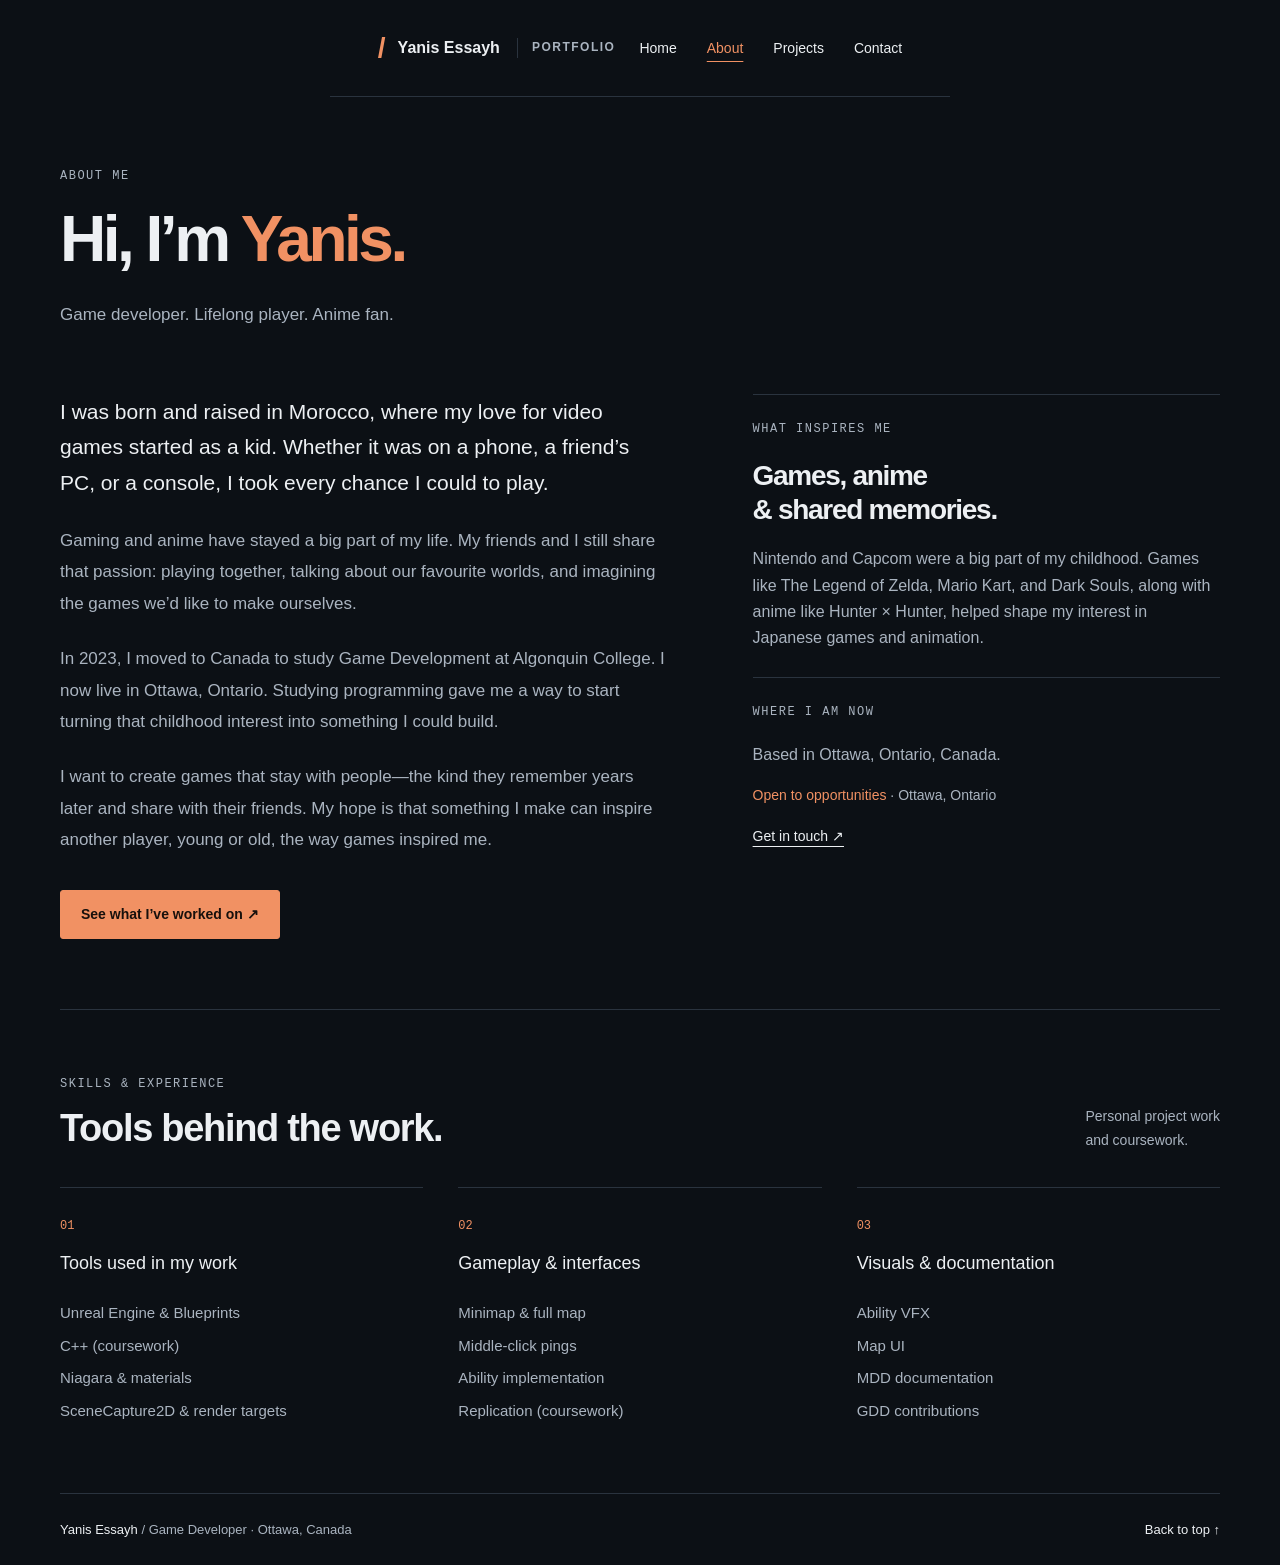
==== about.html @ bc5a5994 "Build portfolio website" ====
<!doctype html>
<html lang="en">
<head>
  <meta charset="utf-8">
  <meta name="viewport" content="width=device-width, initial-scale=1">
  <meta name="description" content="Meet Yanis Essayh: born and raised in Morocco, now based in Ottawa, with a lifelong love of games and anime.">
  <meta name="theme-color" content="#0c1015">
  <title>About · Yanis Essayh</title>
  <link rel="icon" type="image/svg+xml" href="data:image/svg+xml,%3Csvg xmlns='http://www.w3.org/2000/svg' viewBox='0 0 32 32'%3E%3Crect width='32' height='32' rx='6' fill='%230c1015'/%3E%3Cpath d='M9 9h8a5 5 0 0 1 0 10h-3l8 7M9 9v17' fill='none' stroke='%23f19163' stroke-width='3'/%3E%3C/svg%3E">
  <link rel="stylesheet" href="styles.css">
  <script src="profile.js" defer></script>
  <script src="site.js" defer></script>
</head>
<body data-page="About" id="top"><a class="skip" href="#main">Skip to content</a><header class="header"><a class="brand" href="index.html"><span class="brand-mark" aria-hidden="true">/</span><span data-name>Yanis Essayh</span><span class="brand-label">Portfolio</span></a><nav aria-label="Main navigation"><a href="index.html">Home</a><a href="about.html" aria-current="page">About</a><a href="projects.html">Projects</a><a href="contact.html">Contact</a></nav></header><main id="main"><section class="wrap page-intro"><p class="eyebrow">About me</p><h1>Hi, I’m <em>Yanis.</em></h1><p class="intro">Game developer. Lifelong player. Anime fan.</p></section><section class="wrap story-layout" aria-label="My story"><div class="story"><p class="story-lead">I was born and raised in Morocco, where my love for video games started as a kid. Whether it was on a phone, a friend’s PC, or a console, I took every chance I could to play.</p><p>Gaming and anime have stayed a big part of my life. My friends and I still share that passion: playing together, talking about our favourite worlds, and imagining the games we’d like to make ourselves.</p><p>In 2023, I moved to Canada to study Game Development at Algonquin College. I now live in Ottawa, Ontario. Studying programming gave me a way to start turning that childhood interest into something I could build.</p><p>I want to create games that stay with people—the kind they remember years later and share with their friends. My hope is that something I make can inspire another player, young or old, the way games inspired me.</p><a class="button primary" href="projects.html">See what I’ve worked on ↗</a></div><aside class="story-aside"><figure id="portrait" hidden><img id="portrait-image" alt="" width="600" height="750"><figcaption id="portrait-caption"></figcaption></figure><div class="personal-note"><p class="eyebrow">What inspires me</p><h2>Games, anime<br>& shared memories.</h2><p>Nintendo and Capcom were a big part of my childhood. Games like The Legend of Zelda, Mario Kart, and Dark Souls, along with anime like Hunter × Hunter, helped shape my interest in Japanese games and animation.</p></div><div class="personal-note"><p class="eyebrow">Where I am now</p><p>Based in Ottawa, Ontario, Canada.</p><p class="availability">Open to opportunities <span>· Ottawa, Ontario</span></p><a class="text-link" href="contact.html">Get in touch ↗</a></div></aside></section><section class="wrap section" id="skills" aria-labelledby="skills-title"><div class="section-heading"><div><p class="eyebrow">Skills & experience</p><h2 id="skills-title">Tools behind the work.</h2></div><p>Personal project work<br>and coursework.</p></div><div class="skills-grid"><div><span class="skill-index">01</span><h3>Tools used in my work</h3><ul><li>Unreal Engine & Blueprints</li><li>C++ (coursework)</li><li>Niagara & materials</li><li>SceneCapture2D & render targets</li></ul></div><div><span class="skill-index">02</span><h3>Gameplay & interfaces</h3><ul><li>Minimap & full map</li><li>Middle-click pings</li><li>Ability implementation</li><li>Replication (coursework)</li></ul></div><div><span class="skill-index">03</span><h3>Visuals & documentation</h3><ul><li>Ability VFX</li><li>Map UI</li><li>MDD documentation</li><li>GDD contributions</li></ul></div></div></section></main><footer class="wrap footer"><span><span data-name>Yanis Essayh</span> <span class="muted">/ Game Developer · Ottawa, Canada</span></span><a href="#top">Back to top ↑</a></footer></body></html>
---- styles.css ----
:root{color-scheme:dark;--bg:#0c1015;--panel:#131a22;--line:#2a333e;--text:#edf0f3;--muted:#aab4c0;--accent:#f19163;--max:1160px;font-family:Inter,"Segoe UI",Arial,sans-serif}*{box-sizing:border-box}html{scroll-behavior:smooth;scroll-padding-top:100px}body{margin:0;background:var(--bg);color:var(--text);font-size:16px;line-height:1.65}a{color:inherit;text-decoration:none}button,a,summary{-webkit-tap-highlight-color:transparent}a:focus-visible,summary:focus-visible{outline:2px solid var(--accent);outline-offset:6px}::selection{background:var(--accent);color:var(--bg)}[hidden]{display:none!important}.wrap{width:min(var(--max),calc(100% - 96px));margin-inline:auto}.header{max-width:1440px;margin:auto;padding:25px 48px;display:flex;align-items:center;justify-content:space-between;gap:24px;border-bottom:1px solid var(--line)}.brand{display:flex;align-items:center;gap:12px;font-weight:650}.brand-mark{color:var(--accent);font-size:28px}.brand-label{font-size:12px;color:var(--muted);text-transform:uppercase;letter-spacing:1.5px;border-left:1px solid var(--line);padding-left:14px;margin-left:5px}nav{display:flex;gap:30px;font-size:14px}nav a:hover,.text-link:hover,.footer a:hover{color:var(--accent)}.hero{padding-block:90px 85px;display:grid;grid-template-columns:1.4fr 1fr;align-items:center;gap:70px}.eyebrow{font-family:Consolas,"Courier New",monospace;text-transform:uppercase;letter-spacing:1.5px;font-size:12px;line-height:1.6;color:var(--muted);margin:0 0 20px}.short-line{display:inline-block;width:27px;height:1px;background:var(--accent);vertical-align:middle;margin-right:10px}h1,h2,h3,h4,h5,p{margin-top:0}h1{font-size:clamp(44px,5.6vw,76px);line-height:1.06;font-weight:600;letter-spacing:-3.5px;margin-bottom:26px}em{color:var(--accent);font-style:normal}p{color:var(--muted)}.intro{max-width:520px;font-size:17px;line-height:1.8;margin-bottom:28px}.actions{display:flex;align-items:center;gap:25px;flex-wrap:wrap}.button{display:inline-flex;gap:30px;justify-content:center;align-items:center;padding:12px 20px;font-size:14px;font-weight:650;border:1px solid var(--line);border-radius:3px}.primary{background:var(--accent);border-color:var(--accent);color:#17100c}.primary:hover{background:#ffa87f}.text-link{font-size:14px;text-decoration:underline;text-underline-offset:5px}.index-panel{border-top:1px solid var(--line);padding-top:20px}.index-panel>.eyebrow{display:flex;justify-content:space-between;margin-bottom:10px}.index-panel>a{display:grid;grid-template-columns:24px 1fr 15px;gap:18px;padding:21px 0;border-bottom:1px solid var(--line);transition:padding .18s ease}.index-panel>a:hover{padding-left:8px;color:var(--accent)}.index-number{font-size:12px;font-family:Consolas,monospace;color:var(--accent);padding-top:3px}.index-panel strong{display:block;font-size:17px;font-weight:550}.index-panel small{font-size:13px;color:var(--muted);display:block;margin-top:3px}.section{padding-block:65px;border-top:1px solid var(--line)}.section-heading{display:flex;justify-content:space-between;align-items:flex-end;gap:30px;margin-bottom:35px}.section-heading .eyebrow{margin-bottom:12px}h2{font-size:clamp(28px,3vw,38px);font-weight:550;line-height:1.2;letter-spacing:-1.3px;margin-bottom:0}.section-heading>p{font-size:14px;margin-bottom:0}.feature{display:grid;grid-template-columns:1fr 1.1fr;border:1px solid #455044;border-radius:5px;overflow:hidden;scroll-margin-top:25px}.feature-title{padding:42px;background:#20271f;display:flex;flex-direction:column;justify-content:center;position:relative}.feature-title>.eyebrow{color:#c3d0b8;margin-bottom:40px}.feature-title h3{font-size:clamp(55px,6.5vw,88px);font-weight:550;line-height:.97;letter-spacing:-4px;margin-bottom:35px}.feature-title h3>span:not(.title-period){color:#c2cbaa}.title-period{color:var(--accent)}.tags{display:flex;gap:8px;flex-wrap:wrap}.tags span{font-size:12px;border:1px solid #475140;border-radius:3px;padding:3px 9px;color:#d3dbc9}.feature-caption{font-family:Consolas,monospace;font-size:12px;color:#c2cbaa;margin:36px 0 0}.feature-body{background:#131a19;padding:36px 40px}.feature-body .eyebrow{color:var(--accent);margin-bottom:12px}h4{font-size:25px;line-height:1.3;font-weight:550;letter-spacing:-.6px;margin-bottom:14px}.feature-body>p{font-size:15px}.focus-list{margin-top:24px}.focus-list>div{display:flex;gap:20px;border-top:1px solid #303c36;padding:16px 0}.focus-list>div>span{color:#93a287;font-family:Consolas,monospace;font-size:12px;padding-top:3px}h5{font-size:15px;margin:0 0 3px;font-weight:600}.focus-list p{font-size:14px;line-height:1.6;margin:0}.coursework-heading{display:flex;justify-content:space-between;gap:25px;align-items:center;margin:48px 0 22px}.coursework-heading h3{font-size:18px;font-weight:500;margin:0}.coursework-heading .eyebrow{margin:0;font-size:11px}.project-grid{display:grid;grid-template-columns:repeat(3,1fr);gap:18px}.project-card{border:1px solid var(--line);background:var(--panel);padding:25px;display:flex;flex-direction:column;border-radius:4px;scroll-margin-top:25px}.card-top{display:flex;justify-content:space-between;gap:12px;align-items:center;margin-bottom:25px}.project-number{font:13px Consolas,monospace;color:var(--accent)}.card-top .eyebrow{margin:0;font-size:10px;letter-spacing:1px}.project-card h3{font-size:29px;font-weight:500;line-height:1.15;letter-spacing:-.7px;margin-bottom:20px}.project-card>p{font-size:15px;flex:1}.project-card .tags{margin:3px 0 23px}.project-card .tags span{color:var(--muted);border-color:var(--line);font-size:11px}.project-card details{border-top:1px solid var(--line);padding-top:16px}summary{font-size:14px;cursor:pointer;list-style:none;display:flex;justify-content:space-between;gap:10px}summary::-webkit-details-marker{display:none}summary span{color:var(--accent)}details[open] summary span{transform:rotate(45deg)}.notes{padding-top:18px}.notes p{font-size:14px}.notes p:last-child{margin-bottom:0}.about-grid{display:grid;grid-template-columns:1fr 1fr;gap:70px}.about-copy>p:first-child{color:var(--text);font-size:20px;line-height:1.6}.about-copy p:last-child{margin-bottom:0}.skills-grid{display:grid;grid-template-columns:repeat(3,1fr);gap:35px}.skills-grid>div{border-top:1px solid var(--line);padding-top:23px}.skill-index{font:12px Consolas,monospace;color:var(--accent)}.skills-grid h3{font-size:18px;font-weight:500;margin:12px 0 18px}.skills-grid ul{list-style:none;padding:0;margin:0;color:var(--muted);font-size:15px}.skills-grid li{padding:4px 0}.contact{display:grid;grid-template-columns:1.2fr 1fr;gap:80px;padding-block:75px}.contact h2{font-size:clamp(34px,4vw,50px);margin-bottom:20px}.contact-links{align-self:center}.contact-links a,.contact-note{display:flex;align-items:center;justify-content:space-between;padding:16px 0;border-bottom:1px solid var(--line);font-size:16px}.contact-links a:hover{color:var(--accent)}.contact-note{color:var(--muted);font-size:14px}.footer{display:flex;justify-content:space-between;gap:20px;border-top:1px solid var(--line);padding-block:25px;font-size:13px}.muted{color:var(--muted)}.skip{position:fixed;top:-100px;left:20px;padding:10px 18px;z-index:100;background:var(--accent);color:#000}.skip:focus{top:10px}#capstone-media{margin:24px 0 0}#capstone-image{max-width:100%;max-height:650px;object-fit:contain;display:block;margin:auto;border-radius:4px}figcaption{font-size:14px;color:var(--muted);margin-top:12px}#capstone-links{margin-top:15px}
@media(min-width:1600px){.hero{padding-block:110px}.wrap{--max:1240px}}
@media(max-width:950px){.wrap{width:calc(100% - 56px)}.header{padding:20px 28px}.brand-label{display:none}.hero{gap:35px;padding-block:65px;grid-template-columns:1.2fr 1fr}h1{letter-spacing:-2.5px}.feature-title{padding:30px}.feature-body{padding:30px}.project-grid{gap:12px}.project-card{padding:20px}.card-top{align-items:start;flex-direction:column;gap:5px}.about-grid{gap:35px}.contact{gap:40px}}
@media(max-width:700px){html{scroll-padding-top:20px}.wrap{width:calc(100% - 40px)}.header{padding:17px 20px;align-items:flex-start;flex-direction:column;gap:12px}.brand{font-size:15px}nav{width:100%;justify-content:space-between;gap:15px;font-size:14px}.hero{grid-template-columns:1fr;gap:45px;padding-block:48px}.hero h1{font-size:54px}.intro{font-size:16px}.index-panel>a{padding-block:17px}.section{padding-block:45px}.section-heading{align-items:flex-start;flex-direction:column;gap:14px}.section-heading>p br{display:none}.feature{grid-template-columns:1fr}.feature-title{min-height:330px;padding:30px}.feature-title h3{font-size:70px}.feature-title>.eyebrow{margin-bottom:28px}.feature-caption{margin-top:25px}.feature-body{padding:28px}.coursework-heading{align-items:flex-start;flex-direction:column;gap:10px;margin-top:35px}.project-grid{grid-template-columns:1fr;gap:16px}.project-card{padding:26px}.project-card h3 br{display:none}.card-top{flex-direction:row;align-items:center}.about-grid{grid-template-columns:1fr;gap:28px}.skills-grid{grid-template-columns:1fr;gap:26px}.skills-grid ul{display:grid;grid-template-columns:1fr 1fr;gap:3px 20px}.contact{grid-template-columns:1fr;gap:15px}.footer{font-size:12px}.eyebrow{letter-spacing:1.2px}}
@media(prefers-reduced-motion:reduce){html{scroll-behavior:auto}*{transition:none!important}}
@media print{body{background:white;color:#111}p,.eyebrow,li{color:#333}.header,nav,.actions,.index-panel,.footer{display:none}.hero,.about-grid,.contact{display:block}.wrap{width:100%}.section{padding:20px 0}.feature,.project-card{background:white;break-inside:avoid}.feature-title,.feature-body{background:white}.feature-title h3>span:not(.title-period),em{color:#333}.contact-note{display:none}}
/* Contribution attribution and verified coursework. */
.feature-title h3{font-size:clamp(48px,5.8vw,78px);letter-spacing:-3px}
.game-context{font-size:15px;line-height:1.75;color:#c2cbaa;margin:22px 0 0;max-width:380px}
.capstone-notes{display:grid;grid-template-columns:1fr 1fr;align-items:start;gap:24px;margin-top:22px}
.capstone-notes details,.curriculum{border:1px solid var(--line);border-radius:4px;padding:20px 24px;background:var(--panel)}
.curriculum{margin-top:22px}.curriculum-grid{display:grid;grid-template-columns:1fr 1fr;gap:35px}.curriculum h4{font-size:18px;margin-top:8px}
.course-list{padding-left:18px;color:var(--muted);font-size:14px;margin:0 0 10px}.course-list li{padding-block:4px}
@media(max-width:700px){.capstone-notes,.curriculum-grid{grid-template-columns:1fr}.feature-title h3{font-size:62px}.capstone-notes{gap:14px}.curriculum-grid{gap:15px}}
.project-card{min-width:0}.project-grid{grid-template-columns:repeat(3,minmax(0,1fr))}
@media(max-width:700px){.project-grid{grid-template-columns:minmax(0,1fr)}.project-card h3 br{display:initial}}
/* Separate pages share the same navigation and visual language. */
body{min-height:100vh;display:flex;flex-direction:column}main{flex:1}nav a[aria-current="page"]{color:var(--accent);text-decoration:underline;text-underline-offset:8px}
.availability{font-size:14px;color:var(--accent);margin:0 0 24px}.availability span{color:var(--muted)}
.home-feature{display:grid;grid-template-columns:1.2fr 1fr;gap:85px}.home-feature h2{margin-bottom:20px}.home-intro{border-left:1px solid var(--line);padding-left:38px}.home-intro>p:not(.eyebrow){font-size:20px;line-height:1.6;color:var(--text)}
.page-intro{padding-block:70px 35px}.page-intro h1{font-size:clamp(44px,5vw,66px)}
.story-layout{display:grid;grid-template-columns:1.3fr 1fr;gap:85px;padding-bottom:70px}.story p{font-size:17px;line-height:1.85;margin-bottom:24px}.story .story-lead{color:var(--text);font-size:21px;line-height:1.7}.story .button{margin-top:10px}.personal-note{padding:25px 0;border-top:1px solid var(--line)}.personal-note h2{font-size:28px;margin-bottom:20px}.personal-note p:last-child{margin-bottom:0}.personal-note .availability{margin-bottom:16px}.story-aside{min-width:0}#portrait{margin:0 0 30px}#portrait-image{width:100%;height:auto;border-radius:4px;display:block}
.projects-page{border-top:0}.projects-page .section-heading{align-items:flex-end}.projects-page h1{font-size:clamp(36px,4.5vw,58px);margin-bottom:0;letter-spacing:-2px}.contact-page{padding-block:15px 85px}.contact-page h2{font-size:30px;margin-bottom:22px}.contact-page .contact-links{align-self:start}.contact-page>div>p{max-width:520px}.contact-page .contact-links a:first-child{border-top:1px solid var(--line)}
@media(max-width:950px){.story-layout,.home-feature{gap:35px}.home-intro{padding-left:25px}}
@media(max-width:700px){.page-intro{padding-block:45px 20px}.story-layout,.home-feature{grid-template-columns:1fr;gap:32px}.story-layout{padding-bottom:45px}.home-intro{border-left:0;border-top:1px solid var(--line);padding:25px 0 0}.story p{font-size:16px}.story .story-lead{font-size:19px}.page-intro h1{font-size:48px;letter-spacing:-2px}.availability span{display:block}.contact-page{padding-bottom:45px}.footer{flex-wrap:wrap}.projects-page h1{font-size:36px;letter-spacing:-1px}}
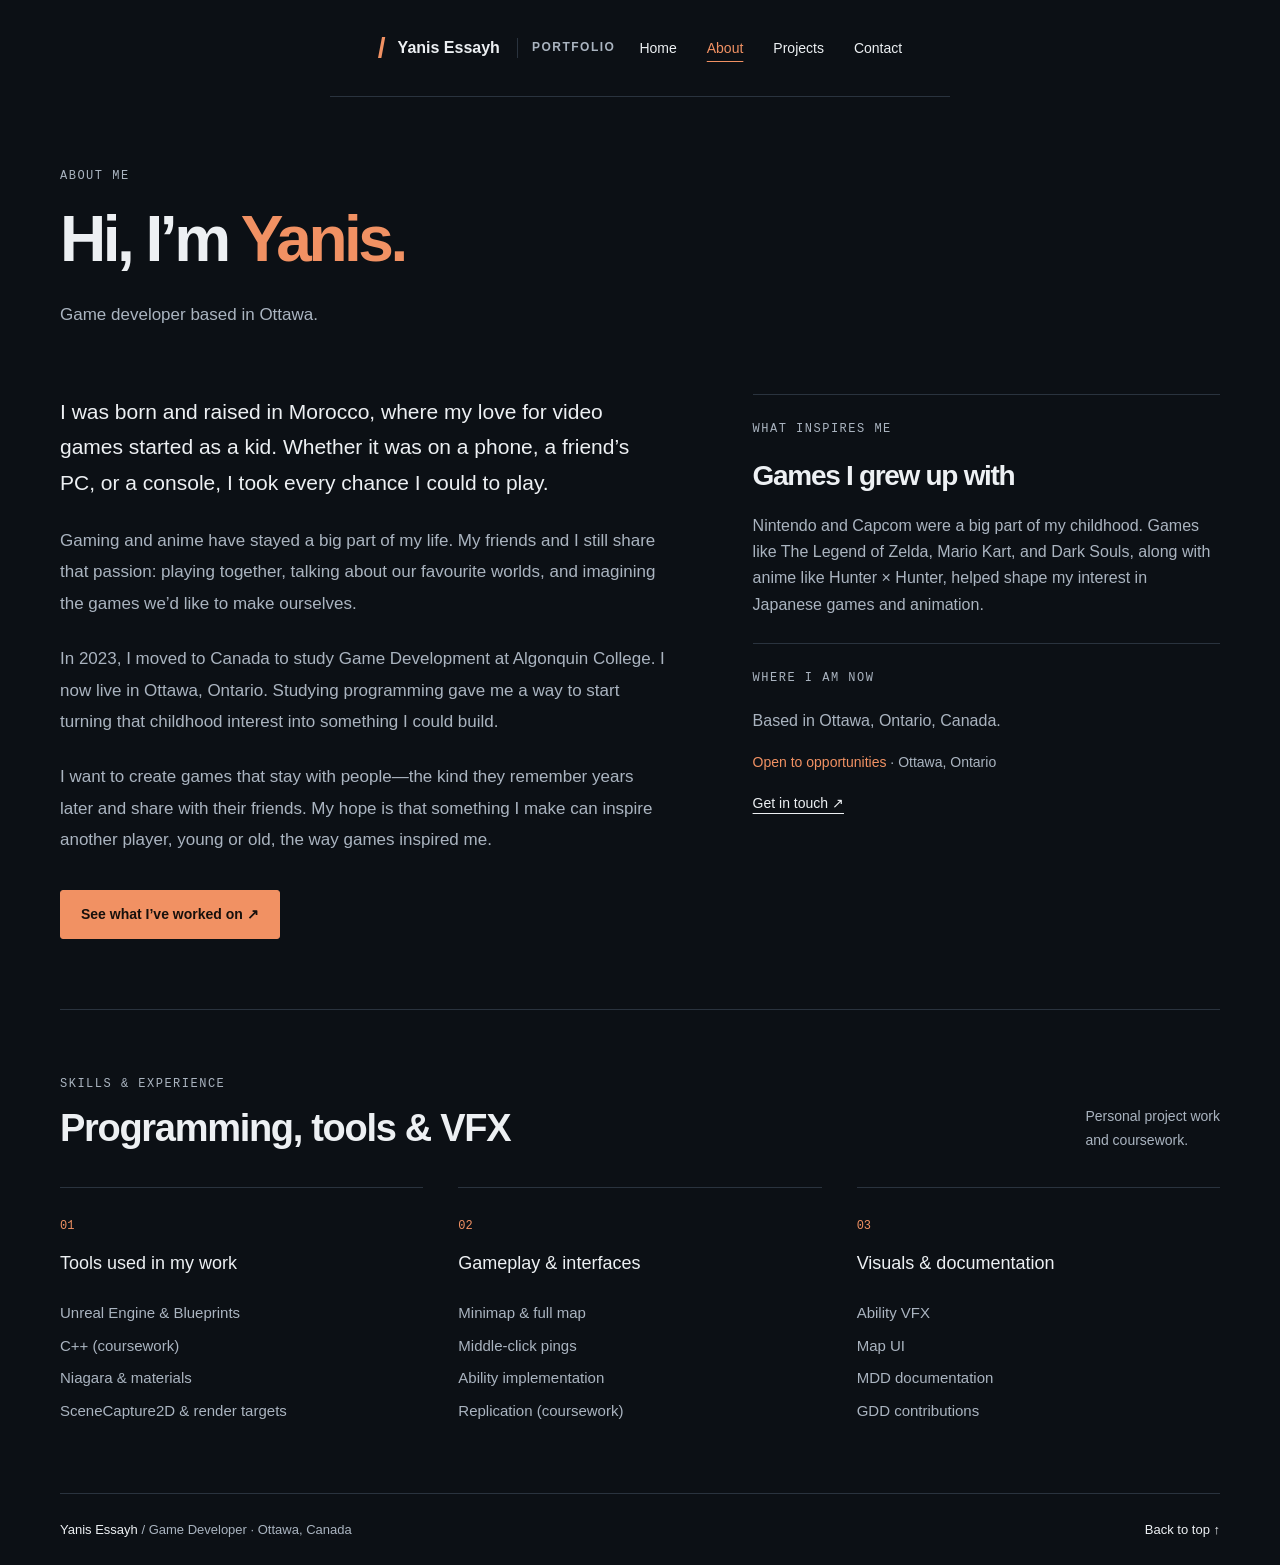
==== commit 016e37f7: "Polish portfolio copy" ====
--- a/about.html
+++ b/about.html
@@ -1,14 +1,156 @@
 <!doctype html>
 <html lang="en">
-<head>
-  <meta charset="utf-8">
-  <meta name="viewport" content="width=device-width, initial-scale=1">
-  <meta name="description" content="Meet Yanis Essayh: born and raised in Morocco, now based in Ottawa, with a lifelong love of games and anime.">
-  <meta name="theme-color" content="#0c1015">
-  <title>About · Yanis Essayh</title>
-  <link rel="icon" type="image/svg+xml" href="data:image/svg+xml,%3Csvg xmlns='http://www.w3.org/2000/svg' viewBox='0 0 32 32'%3E%3Crect width='32' height='32' rx='6' fill='%230c1015'/%3E%3Cpath d='M9 9h8a5 5 0 0 1 0 10h-3l8 7M9 9v17' fill='none' stroke='%23f19163' stroke-width='3'/%3E%3C/svg%3E">
-  <link rel="stylesheet" href="styles.css">
-  <script src="profile.js" defer></script>
-  <script src="site.js" defer></script>
-</head>
-<body data-page="About" id="top"><a class="skip" href="#main">Skip to content</a><header class="header"><a class="brand" href="index.html"><span class="brand-mark" aria-hidden="true">/</span><span data-name>Yanis Essayh</span><span class="brand-label">Portfolio</span></a><nav aria-label="Main navigation"><a href="index.html">Home</a><a href="about.html" aria-current="page">About</a><a href="projects.html">Projects</a><a href="contact.html">Contact</a></nav></header><main id="main"><section class="wrap page-intro"><p class="eyebrow">About me</p><h1>Hi, I’m <em>Yanis.</em></h1><p class="intro">Game developer. Lifelong player. Anime fan.</p></section><section class="wrap story-layout" aria-label="My story"><div class="story"><p class="story-lead">I was born and raised in Morocco, where my love for video games started as a kid. Whether it was on a phone, a friend’s PC, or a console, I took every chance I could to play.</p><p>Gaming and anime have stayed a big part of my life. My friends and I still share that passion: playing together, talking about our favourite worlds, and imagining the games we’d like to make ourselves.</p><p>In 2023, I moved to Canada to study Game Development at Algonquin College. I now live in Ottawa, Ontario. Studying programming gave me a way to start turning that childhood interest into something I could build.</p><p>I want to create games that stay with people—the kind they remember years later and share with their friends. My hope is that something I make can inspire another player, young or old, the way games inspired me.</p><a class="button primary" href="projects.html">See what I’ve worked on ↗</a></div><aside class="story-aside"><figure id="portrait" hidden><img id="portrait-image" alt="" width="600" height="750"><figcaption id="portrait-caption"></figcaption></figure><div class="personal-note"><p class="eyebrow">What inspires me</p><h2>Games, anime<br>& shared memories.</h2><p>Nintendo and Capcom were a big part of my childhood. Games like The Legend of Zelda, Mario Kart, and Dark Souls, along with anime like Hunter × Hunter, helped shape my interest in Japanese games and animation.</p></div><div class="personal-note"><p class="eyebrow">Where I am now</p><p>Based in Ottawa, Ontario, Canada.</p><p class="availability">Open to opportunities <span>· Ottawa, Ontario</span></p><a class="text-link" href="contact.html">Get in touch ↗</a></div></aside></section><section class="wrap section" id="skills" aria-labelledby="skills-title"><div class="section-heading"><div><p class="eyebrow">Skills & experience</p><h2 id="skills-title">Tools behind the work.</h2></div><p>Personal project work<br>and coursework.</p></div><div class="skills-grid"><div><span class="skill-index">01</span><h3>Tools used in my work</h3><ul><li>Unreal Engine & Blueprints</li><li>C++ (coursework)</li><li>Niagara & materials</li><li>SceneCapture2D & render targets</li></ul></div><div><span class="skill-index">02</span><h3>Gameplay & interfaces</h3><ul><li>Minimap & full map</li><li>Middle-click pings</li><li>Ability implementation</li><li>Replication (coursework)</li></ul></div><div><span class="skill-index">03</span><h3>Visuals & documentation</h3><ul><li>Ability VFX</li><li>Map UI</li><li>MDD documentation</li><li>GDD contributions</li></ul></div></div></section></main><footer class="wrap footer"><span><span data-name>Yanis Essayh</span> <span class="muted">/ Game Developer · Ottawa, Canada</span></span><a href="#top">Back to top ↑</a></footer></body></html>+  <head>
+    <meta charset="utf-8" />
+    <meta name="viewport" content="width=device-width, initial-scale=1" />
+    <meta
+      name="description"
+      content="Meet Yanis Essayh: born and raised in Morocco, now based in Ottawa, with a lifelong love of games and anime."
+    />
+    <meta name="theme-color" content="#0c1015" />
+    <title>About · Yanis Essayh</title>
+    <link
+      rel="icon"
+      type="image/svg+xml"
+      href="data:image/svg+xml,%3Csvg xmlns='http://www.w3.org/2000/svg' viewBox='0 0 32 32'%3E%3Crect width='32' height='32' rx='6' fill='%230c1015'/%3E%3Cpath d='M9 9h8a5 5 0 0 1 0 10h-3l8 7M9 9v17' fill='none' stroke='%23f19163' stroke-width='3'/%3E%3C/svg%3E"
+    />
+    <link rel="stylesheet" href="styles.css" />
+    <script src="profile.js" defer></script>
+    <script src="site.js" defer></script>
+  </head>
+  <body data-page="About" id="top">
+    <a class="skip" href="#main">Skip to content</a>
+    <header class="header">
+      <a class="brand" href="index.html">
+        <span class="brand-mark" aria-hidden="true">/</span>
+        <span data-name>Yanis Essayh</span>
+        <span class="brand-label">Portfolio</span>
+      </a>
+      <nav aria-label="Main navigation">
+        <a href="index.html">Home</a>
+        <a href="about.html" aria-current="page">About</a>
+        <a href="projects.html">Projects</a>
+        <a href="contact.html">Contact</a>
+      </nav>
+    </header>
+    <main id="main">
+      <section class="wrap page-intro">
+        <p class="eyebrow">About me</p>
+        <h1>
+          Hi, I’m
+          <em>Yanis.</em>
+        </h1>
+        <p class="intro">Game developer based in Ottawa.</p>
+      </section>
+      <section class="wrap story-layout" aria-label="My story">
+        <div class="story">
+          <p class="story-lead">
+            I was born and raised in Morocco, where my love for video games
+            started as a kid. Whether it was on a phone, a friend’s PC, or a
+            console, I took every chance I could to play.
+          </p>
+          <p>
+            Gaming and anime have stayed a big part of my life. My friends and I
+            still share that passion: playing together, talking about our
+            favourite worlds, and imagining the games we’d like to make
+            ourselves.
+          </p>
+          <p>
+            In 2023, I moved to Canada to study Game Development at Algonquin
+            College. I now live in Ottawa, Ontario. Studying programming gave me
+            a way to start turning that childhood interest into something I
+            could build.
+          </p>
+          <p>
+            I want to create games that stay with people—the kind they remember
+            years later and share with their friends. My hope is that something
+            I make can inspire another player, young or old, the way games
+            inspired me.
+          </p>
+          <a class="button primary" href="projects.html">
+            See what I’ve worked on ↗
+          </a>
+        </div>
+        <aside class="story-aside">
+          <figure id="portrait" hidden>
+            <img id="portrait-image" alt="" width="600" height="750" />
+            <figcaption id="portrait-caption"></figcaption>
+          </figure>
+          <div class="personal-note">
+            <p class="eyebrow">What inspires me</p>
+            <h2>
+              Games I grew up with
+            </h2>
+            <p>
+              Nintendo and Capcom were a big part of my childhood. Games like
+              The Legend of Zelda, Mario Kart, and Dark Souls, along with anime
+              like Hunter × Hunter, helped shape my interest in Japanese games
+              and animation.
+            </p>
+          </div>
+          <div class="personal-note">
+            <p class="eyebrow">Where I am now</p>
+            <p>Based in Ottawa, Ontario, Canada.</p>
+            <p class="availability">
+              Open to opportunities
+              <span>· Ottawa, Ontario</span>
+            </p>
+            <a class="text-link" href="contact.html">Get in touch ↗</a>
+          </div>
+        </aside>
+      </section>
+      <section class="wrap section" id="skills" aria-labelledby="skills-title">
+        <div class="section-heading">
+          <div>
+            <p class="eyebrow">Skills & experience</p>
+            <h2 id="skills-title">Programming, tools & VFX</h2>
+          </div>
+          <p>
+            Personal project work
+            <br />
+            and coursework.
+          </p>
+        </div>
+        <div class="skills-grid">
+          <div>
+            <span class="skill-index">01</span>
+            <h3>Tools used in my work</h3>
+            <ul>
+              <li>Unreal Engine & Blueprints</li>
+              <li>C++ (coursework)</li>
+              <li>Niagara & materials</li>
+              <li>SceneCapture2D & render targets</li>
+            </ul>
+          </div>
+          <div>
+            <span class="skill-index">02</span>
+            <h3>Gameplay & interfaces</h3>
+            <ul>
+              <li>Minimap & full map</li>
+              <li>Middle-click pings</li>
+              <li>Ability implementation</li>
+              <li>Replication (coursework)</li>
+            </ul>
+          </div>
+          <div>
+            <span class="skill-index">03</span>
+            <h3>Visuals & documentation</h3>
+            <ul>
+              <li>Ability VFX</li>
+              <li>Map UI</li>
+              <li>MDD documentation</li>
+              <li>GDD contributions</li>
+            </ul>
+          </div>
+        </div>
+      </section>
+    </main>
+    <footer class="wrap footer">
+      <span>
+        <span data-name>Yanis Essayh</span>
+        <span class="muted">/ Game Developer · Ottawa, Canada</span>
+      </span>
+      <a href="#top">Back to top ↑</a>
+    </footer>
+  </body>
+</html>
--- a/styles.css
+++ b/styles.css
@@ -1,25 +1,995 @@
-:root{color-scheme:dark;--bg:#0c1015;--panel:#131a22;--line:#2a333e;--text:#edf0f3;--muted:#aab4c0;--accent:#f19163;--max:1160px;font-family:Inter,"Segoe UI",Arial,sans-serif}*{box-sizing:border-box}html{scroll-behavior:smooth;scroll-padding-top:100px}body{margin:0;background:var(--bg);color:var(--text);font-size:16px;line-height:1.65}a{color:inherit;text-decoration:none}button,a,summary{-webkit-tap-highlight-color:transparent}a:focus-visible,summary:focus-visible{outline:2px solid var(--accent);outline-offset:6px}::selection{background:var(--accent);color:var(--bg)}[hidden]{display:none!important}.wrap{width:min(var(--max),calc(100% - 96px));margin-inline:auto}.header{max-width:1440px;margin:auto;padding:25px 48px;display:flex;align-items:center;justify-content:space-between;gap:24px;border-bottom:1px solid var(--line)}.brand{display:flex;align-items:center;gap:12px;font-weight:650}.brand-mark{color:var(--accent);font-size:28px}.brand-label{font-size:12px;color:var(--muted);text-transform:uppercase;letter-spacing:1.5px;border-left:1px solid var(--line);padding-left:14px;margin-left:5px}nav{display:flex;gap:30px;font-size:14px}nav a:hover,.text-link:hover,.footer a:hover{color:var(--accent)}.hero{padding-block:90px 85px;display:grid;grid-template-columns:1.4fr 1fr;align-items:center;gap:70px}.eyebrow{font-family:Consolas,"Courier New",monospace;text-transform:uppercase;letter-spacing:1.5px;font-size:12px;line-height:1.6;color:var(--muted);margin:0 0 20px}.short-line{display:inline-block;width:27px;height:1px;background:var(--accent);vertical-align:middle;margin-right:10px}h1,h2,h3,h4,h5,p{margin-top:0}h1{font-size:clamp(44px,5.6vw,76px);line-height:1.06;font-weight:600;letter-spacing:-3.5px;margin-bottom:26px}em{color:var(--accent);font-style:normal}p{color:var(--muted)}.intro{max-width:520px;font-size:17px;line-height:1.8;margin-bottom:28px}.actions{display:flex;align-items:center;gap:25px;flex-wrap:wrap}.button{display:inline-flex;gap:30px;justify-content:center;align-items:center;padding:12px 20px;font-size:14px;font-weight:650;border:1px solid var(--line);border-radius:3px}.primary{background:var(--accent);border-color:var(--accent);color:#17100c}.primary:hover{background:#ffa87f}.text-link{font-size:14px;text-decoration:underline;text-underline-offset:5px}.index-panel{border-top:1px solid var(--line);padding-top:20px}.index-panel>.eyebrow{display:flex;justify-content:space-between;margin-bottom:10px}.index-panel>a{display:grid;grid-template-columns:24px 1fr 15px;gap:18px;padding:21px 0;border-bottom:1px solid var(--line);transition:padding .18s ease}.index-panel>a:hover{padding-left:8px;color:var(--accent)}.index-number{font-size:12px;font-family:Consolas,monospace;color:var(--accent);padding-top:3px}.index-panel strong{display:block;font-size:17px;font-weight:550}.index-panel small{font-size:13px;color:var(--muted);display:block;margin-top:3px}.section{padding-block:65px;border-top:1px solid var(--line)}.section-heading{display:flex;justify-content:space-between;align-items:flex-end;gap:30px;margin-bottom:35px}.section-heading .eyebrow{margin-bottom:12px}h2{font-size:clamp(28px,3vw,38px);font-weight:550;line-height:1.2;letter-spacing:-1.3px;margin-bottom:0}.section-heading>p{font-size:14px;margin-bottom:0}.feature{display:grid;grid-template-columns:1fr 1.1fr;border:1px solid #455044;border-radius:5px;overflow:hidden;scroll-margin-top:25px}.feature-title{padding:42px;background:#20271f;display:flex;flex-direction:column;justify-content:center;position:relative}.feature-title>.eyebrow{color:#c3d0b8;margin-bottom:40px}.feature-title h3{font-size:clamp(55px,6.5vw,88px);font-weight:550;line-height:.97;letter-spacing:-4px;margin-bottom:35px}.feature-title h3>span:not(.title-period){color:#c2cbaa}.title-period{color:var(--accent)}.tags{display:flex;gap:8px;flex-wrap:wrap}.tags span{font-size:12px;border:1px solid #475140;border-radius:3px;padding:3px 9px;color:#d3dbc9}.feature-caption{font-family:Consolas,monospace;font-size:12px;color:#c2cbaa;margin:36px 0 0}.feature-body{background:#131a19;padding:36px 40px}.feature-body .eyebrow{color:var(--accent);margin-bottom:12px}h4{font-size:25px;line-height:1.3;font-weight:550;letter-spacing:-.6px;margin-bottom:14px}.feature-body>p{font-size:15px}.focus-list{margin-top:24px}.focus-list>div{display:flex;gap:20px;border-top:1px solid #303c36;padding:16px 0}.focus-list>div>span{color:#93a287;font-family:Consolas,monospace;font-size:12px;padding-top:3px}h5{font-size:15px;margin:0 0 3px;font-weight:600}.focus-list p{font-size:14px;line-height:1.6;margin:0}.coursework-heading{display:flex;justify-content:space-between;gap:25px;align-items:center;margin:48px 0 22px}.coursework-heading h3{font-size:18px;font-weight:500;margin:0}.coursework-heading .eyebrow{margin:0;font-size:11px}.project-grid{display:grid;grid-template-columns:repeat(3,1fr);gap:18px}.project-card{border:1px solid var(--line);background:var(--panel);padding:25px;display:flex;flex-direction:column;border-radius:4px;scroll-margin-top:25px}.card-top{display:flex;justify-content:space-between;gap:12px;align-items:center;margin-bottom:25px}.project-number{font:13px Consolas,monospace;color:var(--accent)}.card-top .eyebrow{margin:0;font-size:10px;letter-spacing:1px}.project-card h3{font-size:29px;font-weight:500;line-height:1.15;letter-spacing:-.7px;margin-bottom:20px}.project-card>p{font-size:15px;flex:1}.project-card .tags{margin:3px 0 23px}.project-card .tags span{color:var(--muted);border-color:var(--line);font-size:11px}.project-card details{border-top:1px solid var(--line);padding-top:16px}summary{font-size:14px;cursor:pointer;list-style:none;display:flex;justify-content:space-between;gap:10px}summary::-webkit-details-marker{display:none}summary span{color:var(--accent)}details[open] summary span{transform:rotate(45deg)}.notes{padding-top:18px}.notes p{font-size:14px}.notes p:last-child{margin-bottom:0}.about-grid{display:grid;grid-template-columns:1fr 1fr;gap:70px}.about-copy>p:first-child{color:var(--text);font-size:20px;line-height:1.6}.about-copy p:last-child{margin-bottom:0}.skills-grid{display:grid;grid-template-columns:repeat(3,1fr);gap:35px}.skills-grid>div{border-top:1px solid var(--line);padding-top:23px}.skill-index{font:12px Consolas,monospace;color:var(--accent)}.skills-grid h3{font-size:18px;font-weight:500;margin:12px 0 18px}.skills-grid ul{list-style:none;padding:0;margin:0;color:var(--muted);font-size:15px}.skills-grid li{padding:4px 0}.contact{display:grid;grid-template-columns:1.2fr 1fr;gap:80px;padding-block:75px}.contact h2{font-size:clamp(34px,4vw,50px);margin-bottom:20px}.contact-links{align-self:center}.contact-links a,.contact-note{display:flex;align-items:center;justify-content:space-between;padding:16px 0;border-bottom:1px solid var(--line);font-size:16px}.contact-links a:hover{color:var(--accent)}.contact-note{color:var(--muted);font-size:14px}.footer{display:flex;justify-content:space-between;gap:20px;border-top:1px solid var(--line);padding-block:25px;font-size:13px}.muted{color:var(--muted)}.skip{position:fixed;top:-100px;left:20px;padding:10px 18px;z-index:100;background:var(--accent);color:#000}.skip:focus{top:10px}#capstone-media{margin:24px 0 0}#capstone-image{max-width:100%;max-height:650px;object-fit:contain;display:block;margin:auto;border-radius:4px}figcaption{font-size:14px;color:var(--muted);margin-top:12px}#capstone-links{margin-top:15px}
-@media(min-width:1600px){.hero{padding-block:110px}.wrap{--max:1240px}}
-@media(max-width:950px){.wrap{width:calc(100% - 56px)}.header{padding:20px 28px}.brand-label{display:none}.hero{gap:35px;padding-block:65px;grid-template-columns:1.2fr 1fr}h1{letter-spacing:-2.5px}.feature-title{padding:30px}.feature-body{padding:30px}.project-grid{gap:12px}.project-card{padding:20px}.card-top{align-items:start;flex-direction:column;gap:5px}.about-grid{gap:35px}.contact{gap:40px}}
-@media(max-width:700px){html{scroll-padding-top:20px}.wrap{width:calc(100% - 40px)}.header{padding:17px 20px;align-items:flex-start;flex-direction:column;gap:12px}.brand{font-size:15px}nav{width:100%;justify-content:space-between;gap:15px;font-size:14px}.hero{grid-template-columns:1fr;gap:45px;padding-block:48px}.hero h1{font-size:54px}.intro{font-size:16px}.index-panel>a{padding-block:17px}.section{padding-block:45px}.section-heading{align-items:flex-start;flex-direction:column;gap:14px}.section-heading>p br{display:none}.feature{grid-template-columns:1fr}.feature-title{min-height:330px;padding:30px}.feature-title h3{font-size:70px}.feature-title>.eyebrow{margin-bottom:28px}.feature-caption{margin-top:25px}.feature-body{padding:28px}.coursework-heading{align-items:flex-start;flex-direction:column;gap:10px;margin-top:35px}.project-grid{grid-template-columns:1fr;gap:16px}.project-card{padding:26px}.project-card h3 br{display:none}.card-top{flex-direction:row;align-items:center}.about-grid{grid-template-columns:1fr;gap:28px}.skills-grid{grid-template-columns:1fr;gap:26px}.skills-grid ul{display:grid;grid-template-columns:1fr 1fr;gap:3px 20px}.contact{grid-template-columns:1fr;gap:15px}.footer{font-size:12px}.eyebrow{letter-spacing:1.2px}}
-@media(prefers-reduced-motion:reduce){html{scroll-behavior:auto}*{transition:none!important}}
-@media print{body{background:white;color:#111}p,.eyebrow,li{color:#333}.header,nav,.actions,.index-panel,.footer{display:none}.hero,.about-grid,.contact{display:block}.wrap{width:100%}.section{padding:20px 0}.feature,.project-card{background:white;break-inside:avoid}.feature-title,.feature-body{background:white}.feature-title h3>span:not(.title-period),em{color:#333}.contact-note{display:none}}
+:root {
+  color-scheme: dark;
+  --bg: #0c1015;
+  --panel: #131a22;
+  --line: #2a333e;
+  --text: #edf0f3;
+  --muted: #aab4c0;
+  --accent: #f19163;
+  --max: 1160px;
+  font-family: Inter, "Segoe UI", Arial, sans-serif;
+}
+* {
+  box-sizing: border-box;
+}
+html {
+  scroll-behavior: smooth;
+  scroll-padding-top: 100px;
+}
+body {
+  margin: 0;
+  background: var(--bg);
+  color: var(--text);
+  font-size: 16px;
+  line-height: 1.65;
+}
+a {
+  color: inherit;
+  text-decoration: none;
+}
+button,
+a,
+summary {
+  -webkit-tap-highlight-color: transparent;
+}
+a:focus-visible,
+summary:focus-visible {
+  outline: 2px solid var(--accent);
+  outline-offset: 6px;
+}
+::selection {
+  background: var(--accent);
+  color: var(--bg);
+}
+[hidden] {
+  display: none !important;
+}
+.wrap {
+  width: min(var(--max), calc(100% - 96px));
+  margin-inline: auto;
+}
+.header {
+  max-width: 1440px;
+  margin: auto;
+  padding: 25px 48px;
+  display: flex;
+  align-items: center;
+  justify-content: space-between;
+  gap: 24px;
+  border-bottom: 1px solid var(--line);
+}
+.brand {
+  display: flex;
+  align-items: center;
+  gap: 12px;
+  font-weight: 650;
+}
+.brand-mark {
+  color: var(--accent);
+  font-size: 28px;
+}
+.brand-label {
+  font-size: 12px;
+  color: var(--muted);
+  text-transform: uppercase;
+  letter-spacing: 1.5px;
+  border-left: 1px solid var(--line);
+  padding-left: 14px;
+  margin-left: 5px;
+}
+nav {
+  display: flex;
+  gap: 30px;
+  font-size: 14px;
+}
+nav a:hover,
+.text-link:hover,
+.footer a:hover {
+  color: var(--accent);
+}
+.hero {
+  padding-block: 90px 85px;
+  display: grid;
+  grid-template-columns: 1.4fr 1fr;
+  align-items: center;
+  gap: 70px;
+}
+.eyebrow {
+  font-family: Consolas, "Courier New", monospace;
+  text-transform: uppercase;
+  letter-spacing: 1.5px;
+  font-size: 12px;
+  line-height: 1.6;
+  color: var(--muted);
+  margin: 0 0 20px;
+}
+.short-line {
+  display: inline-block;
+  width: 27px;
+  height: 1px;
+  background: var(--accent);
+  vertical-align: middle;
+  margin-right: 10px;
+}
+h1,
+h2,
+h3,
+h4,
+h5,
+p {
+  margin-top: 0;
+}
+h1 {
+  font-size: clamp(44px, 5.6vw, 76px);
+  line-height: 1.06;
+  font-weight: 600;
+  letter-spacing: -3.5px;
+  margin-bottom: 26px;
+}
+em {
+  color: var(--accent);
+  font-style: normal;
+}
+p {
+  color: var(--muted);
+}
+.intro {
+  max-width: 520px;
+  font-size: 17px;
+  line-height: 1.8;
+  margin-bottom: 28px;
+}
+.actions {
+  display: flex;
+  align-items: center;
+  gap: 25px;
+  flex-wrap: wrap;
+}
+.button {
+  display: inline-flex;
+  gap: 30px;
+  justify-content: center;
+  align-items: center;
+  padding: 12px 20px;
+  font-size: 14px;
+  font-weight: 650;
+  border: 1px solid var(--line);
+  border-radius: 3px;
+}
+.primary {
+  background: var(--accent);
+  border-color: var(--accent);
+  color: #17100c;
+}
+.primary:hover {
+  background: #ffa87f;
+}
+.text-link {
+  font-size: 14px;
+  text-decoration: underline;
+  text-underline-offset: 5px;
+}
+.index-panel {
+  border-top: 1px solid var(--line);
+  padding-top: 20px;
+}
+.index-panel > .eyebrow {
+  display: flex;
+  justify-content: space-between;
+  margin-bottom: 10px;
+}
+.index-panel > a {
+  display: grid;
+  grid-template-columns: 24px 1fr 15px;
+  gap: 18px;
+  padding: 21px 0;
+  border-bottom: 1px solid var(--line);
+  transition: padding 0.18s ease;
+}
+.index-panel > a:hover {
+  padding-left: 8px;
+  color: var(--accent);
+}
+.index-number {
+  font-size: 12px;
+  font-family: Consolas, monospace;
+  color: var(--accent);
+  padding-top: 3px;
+}
+.index-panel strong {
+  display: block;
+  font-size: 17px;
+  font-weight: 550;
+}
+.index-panel small {
+  font-size: 13px;
+  color: var(--muted);
+  display: block;
+  margin-top: 3px;
+}
+.section {
+  padding-block: 65px;
+  border-top: 1px solid var(--line);
+}
+.section-heading {
+  display: flex;
+  justify-content: space-between;
+  align-items: flex-end;
+  gap: 30px;
+  margin-bottom: 35px;
+}
+.section-heading .eyebrow {
+  margin-bottom: 12px;
+}
+h2 {
+  font-size: clamp(28px, 3vw, 38px);
+  font-weight: 550;
+  line-height: 1.2;
+  letter-spacing: -1.3px;
+  margin-bottom: 0;
+}
+.section-heading > p {
+  font-size: 14px;
+  margin-bottom: 0;
+}
+.feature {
+  display: grid;
+  grid-template-columns: 1fr 1.1fr;
+  border: 1px solid #455044;
+  border-radius: 5px;
+  overflow: hidden;
+  scroll-margin-top: 25px;
+}
+.feature-title {
+  padding: 42px;
+  background: #20271f;
+  display: flex;
+  flex-direction: column;
+  justify-content: center;
+  position: relative;
+}
+.feature-title > .eyebrow {
+  color: #c3d0b8;
+  margin-bottom: 40px;
+}
+.feature-title h3 {
+  font-size: clamp(55px, 6.5vw, 88px);
+  font-weight: 550;
+  line-height: 0.97;
+  letter-spacing: -4px;
+  margin-bottom: 35px;
+}
+.feature-title h3 > span:not(.title-period) {
+  color: #c2cbaa;
+}
+.title-period {
+  color: var(--accent);
+}
+.tags {
+  display: flex;
+  gap: 8px;
+  flex-wrap: wrap;
+}
+.tags span {
+  font-size: 12px;
+  border: 1px solid #475140;
+  border-radius: 3px;
+  padding: 3px 9px;
+  color: #d3dbc9;
+}
+.feature-caption {
+  font-family: Consolas, monospace;
+  font-size: 12px;
+  color: #c2cbaa;
+  margin: 36px 0 0;
+}
+.feature-body {
+  background: #131a19;
+  padding: 36px 40px;
+}
+.feature-body .eyebrow {
+  color: var(--accent);
+  margin-bottom: 12px;
+}
+h4 {
+  font-size: 25px;
+  line-height: 1.3;
+  font-weight: 550;
+  letter-spacing: -0.6px;
+  margin-bottom: 14px;
+}
+.feature-body > p {
+  font-size: 15px;
+}
+.focus-list {
+  margin-top: 24px;
+}
+.focus-list > div {
+  display: flex;
+  gap: 20px;
+  border-top: 1px solid #303c36;
+  padding: 16px 0;
+}
+.focus-list > div > span {
+  color: #93a287;
+  font-family: Consolas, monospace;
+  font-size: 12px;
+  padding-top: 3px;
+}
+h5 {
+  font-size: 15px;
+  margin: 0 0 3px;
+  font-weight: 600;
+}
+.focus-list p {
+  font-size: 14px;
+  line-height: 1.6;
+  margin: 0;
+}
+.coursework-heading {
+  display: flex;
+  justify-content: space-between;
+  gap: 25px;
+  align-items: center;
+  margin: 48px 0 22px;
+}
+.coursework-heading h3 {
+  font-size: 18px;
+  font-weight: 500;
+  margin: 0;
+}
+.coursework-heading .eyebrow {
+  margin: 0;
+  font-size: 11px;
+}
+.project-grid {
+  display: grid;
+  grid-template-columns: repeat(3, 1fr);
+  gap: 18px;
+}
+.project-card {
+  border: 1px solid var(--line);
+  background: var(--panel);
+  padding: 25px;
+  display: flex;
+  flex-direction: column;
+  border-radius: 4px;
+  scroll-margin-top: 25px;
+}
+.card-top {
+  display: flex;
+  justify-content: space-between;
+  gap: 12px;
+  align-items: center;
+  margin-bottom: 25px;
+}
+.project-number {
+  font:
+    13px Consolas,
+    monospace;
+  color: var(--accent);
+}
+.card-top .eyebrow {
+  margin: 0;
+  font-size: 10px;
+  letter-spacing: 1px;
+}
+.project-card h3 {
+  font-size: 29px;
+  font-weight: 500;
+  line-height: 1.15;
+  letter-spacing: -0.7px;
+  margin-bottom: 20px;
+}
+.project-card > p {
+  font-size: 15px;
+  flex: 1;
+}
+.project-card .tags {
+  margin: 3px 0 23px;
+}
+.project-card .tags span {
+  color: var(--muted);
+  border-color: var(--line);
+  font-size: 11px;
+}
+.project-card details {
+  border-top: 1px solid var(--line);
+  padding-top: 16px;
+}
+summary {
+  font-size: 14px;
+  cursor: pointer;
+  list-style: none;
+  display: flex;
+  justify-content: space-between;
+  gap: 10px;
+}
+summary::-webkit-details-marker {
+  display: none;
+}
+summary span {
+  color: var(--accent);
+}
+details[open] summary span {
+  transform: rotate(45deg);
+}
+.notes {
+  padding-top: 18px;
+}
+.notes p {
+  font-size: 14px;
+}
+.notes p:last-child {
+  margin-bottom: 0;
+}
+.about-grid {
+  display: grid;
+  grid-template-columns: 1fr 1fr;
+  gap: 70px;
+}
+.about-copy > p:first-child {
+  color: var(--text);
+  font-size: 20px;
+  line-height: 1.6;
+}
+.about-copy p:last-child {
+  margin-bottom: 0;
+}
+.skills-grid {
+  display: grid;
+  grid-template-columns: repeat(3, 1fr);
+  gap: 35px;
+}
+.skills-grid > div {
+  border-top: 1px solid var(--line);
+  padding-top: 23px;
+}
+.skill-index {
+  font:
+    12px Consolas,
+    monospace;
+  color: var(--accent);
+}
+.skills-grid h3 {
+  font-size: 18px;
+  font-weight: 500;
+  margin: 12px 0 18px;
+}
+.skills-grid ul {
+  list-style: none;
+  padding: 0;
+  margin: 0;
+  color: var(--muted);
+  font-size: 15px;
+}
+.skills-grid li {
+  padding: 4px 0;
+}
+.contact {
+  display: grid;
+  grid-template-columns: 1.2fr 1fr;
+  gap: 80px;
+  padding-block: 75px;
+}
+.contact h2 {
+  font-size: clamp(34px, 4vw, 50px);
+  margin-bottom: 20px;
+}
+.contact-links {
+  align-self: center;
+}
+.contact-links a,
+.contact-note {
+  display: flex;
+  align-items: center;
+  justify-content: space-between;
+  padding: 16px 0;
+  border-bottom: 1px solid var(--line);
+  font-size: 16px;
+}
+.contact-links a:hover {
+  color: var(--accent);
+}
+.contact-note {
+  color: var(--muted);
+  font-size: 14px;
+}
+.footer {
+  display: flex;
+  justify-content: space-between;
+  gap: 20px;
+  border-top: 1px solid var(--line);
+  padding-block: 25px;
+  font-size: 13px;
+}
+.muted {
+  color: var(--muted);
+}
+.skip {
+  position: fixed;
+  top: -100px;
+  left: 20px;
+  padding: 10px 18px;
+  z-index: 100;
+  background: var(--accent);
+  color: #000;
+}
+.skip:focus {
+  top: 10px;
+}
+#capstone-media {
+  margin: 24px 0 0;
+}
+#capstone-image {
+  max-width: 100%;
+  max-height: 650px;
+  object-fit: contain;
+  display: block;
+  margin: auto;
+  border-radius: 4px;
+}
+figcaption {
+  font-size: 14px;
+  color: var(--muted);
+  margin-top: 12px;
+}
+#capstone-links {
+  margin-top: 15px;
+}
+@media (min-width: 1600px) {
+  .hero {
+    padding-block: 110px;
+  }
+  .wrap {
+    --max: 1240px;
+  }
+}
+@media (max-width: 950px) {
+  .wrap {
+    width: calc(100% - 56px);
+  }
+  .header {
+    padding: 20px 28px;
+  }
+  .brand-label {
+    display: none;
+  }
+  .hero {
+    gap: 35px;
+    padding-block: 65px;
+    grid-template-columns: 1.2fr 1fr;
+  }
+  h1 {
+    letter-spacing: -2.5px;
+  }
+  .feature-title {
+    padding: 30px;
+  }
+  .feature-body {
+    padding: 30px;
+  }
+  .project-grid {
+    gap: 12px;
+  }
+  .project-card {
+    padding: 20px;
+  }
+  .card-top {
+    align-items: start;
+    flex-direction: column;
+    gap: 5px;
+  }
+  .about-grid {
+    gap: 35px;
+  }
+  .contact {
+    gap: 40px;
+  }
+}
+@media (max-width: 700px) {
+  html {
+    scroll-padding-top: 20px;
+  }
+  .wrap {
+    width: calc(100% - 40px);
+  }
+  .header {
+    padding: 17px 20px;
+    align-items: flex-start;
+    flex-direction: column;
+    gap: 12px;
+  }
+  .brand {
+    font-size: 15px;
+  }
+  nav {
+    width: 100%;
+    justify-content: space-between;
+    gap: 15px;
+    font-size: 14px;
+  }
+  .hero {
+    grid-template-columns: 1fr;
+    gap: 45px;
+    padding-block: 48px;
+  }
+  .hero h1 {
+    font-size: 54px;
+  }
+  .intro {
+    font-size: 16px;
+  }
+  .index-panel > a {
+    padding-block: 17px;
+  }
+  .section {
+    padding-block: 45px;
+  }
+  .section-heading {
+    align-items: flex-start;
+    flex-direction: column;
+    gap: 14px;
+  }
+  .section-heading > p br {
+    display: none;
+  }
+  .feature {
+    grid-template-columns: 1fr;
+  }
+  .feature-title {
+    min-height: 330px;
+    padding: 30px;
+  }
+  .feature-title h3 {
+    font-size: 70px;
+  }
+  .feature-title > .eyebrow {
+    margin-bottom: 28px;
+  }
+  .feature-caption {
+    margin-top: 25px;
+  }
+  .feature-body {
+    padding: 28px;
+  }
+  .coursework-heading {
+    align-items: flex-start;
+    flex-direction: column;
+    gap: 10px;
+    margin-top: 35px;
+  }
+  .project-grid {
+    grid-template-columns: 1fr;
+    gap: 16px;
+  }
+  .project-card {
+    padding: 26px;
+  }
+  .project-card h3 br {
+    display: none;
+  }
+  .card-top {
+    flex-direction: row;
+    align-items: center;
+  }
+  .about-grid {
+    grid-template-columns: 1fr;
+    gap: 28px;
+  }
+  .skills-grid {
+    grid-template-columns: 1fr;
+    gap: 26px;
+  }
+  .skills-grid ul {
+    display: grid;
+    grid-template-columns: 1fr 1fr;
+    gap: 3px 20px;
+  }
+  .contact {
+    grid-template-columns: 1fr;
+    gap: 15px;
+  }
+  .footer {
+    font-size: 12px;
+  }
+  .eyebrow {
+    letter-spacing: 1.2px;
+  }
+}
+@media (prefers-reduced-motion: reduce) {
+  html {
+    scroll-behavior: auto;
+  }
+  * {
+    transition: none !important;
+  }
+}
+@media print {
+  body {
+    background: white;
+    color: #111;
+  }
+  p,
+  .eyebrow,
+  li {
+    color: #333;
+  }
+  .header,
+  nav,
+  .actions,
+  .index-panel,
+  .footer {
+    display: none;
+  }
+  .hero,
+  .about-grid,
+  .contact {
+    display: block;
+  }
+  .wrap {
+    width: 100%;
+  }
+  .section {
+    padding: 20px 0;
+  }
+  .feature,
+  .project-card {
+    background: white;
+    break-inside: avoid;
+  }
+  .feature-title,
+  .feature-body {
+    background: white;
+  }
+  .feature-title h3 > span:not(.title-period),
+  em {
+    color: #333;
+  }
+  .contact-note {
+    display: none;
+  }
+}
 /* Contribution attribution and verified coursework. */
-.feature-title h3{font-size:clamp(48px,5.8vw,78px);letter-spacing:-3px}
-.game-context{font-size:15px;line-height:1.75;color:#c2cbaa;margin:22px 0 0;max-width:380px}
-.capstone-notes{display:grid;grid-template-columns:1fr 1fr;align-items:start;gap:24px;margin-top:22px}
-.capstone-notes details,.curriculum{border:1px solid var(--line);border-radius:4px;padding:20px 24px;background:var(--panel)}
-.curriculum{margin-top:22px}.curriculum-grid{display:grid;grid-template-columns:1fr 1fr;gap:35px}.curriculum h4{font-size:18px;margin-top:8px}
-.course-list{padding-left:18px;color:var(--muted);font-size:14px;margin:0 0 10px}.course-list li{padding-block:4px}
-@media(max-width:700px){.capstone-notes,.curriculum-grid{grid-template-columns:1fr}.feature-title h3{font-size:62px}.capstone-notes{gap:14px}.curriculum-grid{gap:15px}}
-.project-card{min-width:0}.project-grid{grid-template-columns:repeat(3,minmax(0,1fr))}
-@media(max-width:700px){.project-grid{grid-template-columns:minmax(0,1fr)}.project-card h3 br{display:initial}}
+.feature-title h3 {
+  font-size: clamp(48px, 5.8vw, 78px);
+  letter-spacing: -3px;
+}
+.game-context {
+  font-size: 15px;
+  line-height: 1.75;
+  color: #c2cbaa;
+  margin: 22px 0 0;
+  max-width: 380px;
+}
+.capstone-notes {
+  display: grid;
+  grid-template-columns: 1fr 1fr;
+  align-items: start;
+  gap: 24px;
+  margin-top: 22px;
+}
+.capstone-notes details,
+.curriculum {
+  border: 1px solid var(--line);
+  border-radius: 4px;
+  padding: 20px 24px;
+  background: var(--panel);
+}
+.curriculum {
+  margin-top: 22px;
+}
+.curriculum-grid {
+  display: grid;
+  grid-template-columns: 1fr 1fr;
+  gap: 35px;
+}
+.curriculum h4 {
+  font-size: 18px;
+  margin-top: 8px;
+}
+.course-list {
+  padding-left: 18px;
+  color: var(--muted);
+  font-size: 14px;
+  margin: 0 0 10px;
+}
+.course-list li {
+  padding-block: 4px;
+}
+@media (max-width: 700px) {
+  .capstone-notes,
+  .curriculum-grid {
+    grid-template-columns: 1fr;
+  }
+  .feature-title h3 {
+    font-size: 62px;
+  }
+  .capstone-notes {
+    gap: 14px;
+  }
+  .curriculum-grid {
+    gap: 15px;
+  }
+}
+.project-card {
+  min-width: 0;
+}
+.project-grid {
+  grid-template-columns: repeat(3, minmax(0, 1fr));
+}
+@media (max-width: 700px) {
+  .project-grid {
+    grid-template-columns: minmax(0, 1fr);
+  }
+  .project-card h3 br {
+    display: initial;
+  }
+}
 /* Separate pages share the same navigation and visual language. */
-body{min-height:100vh;display:flex;flex-direction:column}main{flex:1}nav a[aria-current="page"]{color:var(--accent);text-decoration:underline;text-underline-offset:8px}
-.availability{font-size:14px;color:var(--accent);margin:0 0 24px}.availability span{color:var(--muted)}
-.home-feature{display:grid;grid-template-columns:1.2fr 1fr;gap:85px}.home-feature h2{margin-bottom:20px}.home-intro{border-left:1px solid var(--line);padding-left:38px}.home-intro>p:not(.eyebrow){font-size:20px;line-height:1.6;color:var(--text)}
-.page-intro{padding-block:70px 35px}.page-intro h1{font-size:clamp(44px,5vw,66px)}
-.story-layout{display:grid;grid-template-columns:1.3fr 1fr;gap:85px;padding-bottom:70px}.story p{font-size:17px;line-height:1.85;margin-bottom:24px}.story .story-lead{color:var(--text);font-size:21px;line-height:1.7}.story .button{margin-top:10px}.personal-note{padding:25px 0;border-top:1px solid var(--line)}.personal-note h2{font-size:28px;margin-bottom:20px}.personal-note p:last-child{margin-bottom:0}.personal-note .availability{margin-bottom:16px}.story-aside{min-width:0}#portrait{margin:0 0 30px}#portrait-image{width:100%;height:auto;border-radius:4px;display:block}
-.projects-page{border-top:0}.projects-page .section-heading{align-items:flex-end}.projects-page h1{font-size:clamp(36px,4.5vw,58px);margin-bottom:0;letter-spacing:-2px}.contact-page{padding-block:15px 85px}.contact-page h2{font-size:30px;margin-bottom:22px}.contact-page .contact-links{align-self:start}.contact-page>div>p{max-width:520px}.contact-page .contact-links a:first-child{border-top:1px solid var(--line)}
-@media(max-width:950px){.story-layout,.home-feature{gap:35px}.home-intro{padding-left:25px}}
-@media(max-width:700px){.page-intro{padding-block:45px 20px}.story-layout,.home-feature{grid-template-columns:1fr;gap:32px}.story-layout{padding-bottom:45px}.home-intro{border-left:0;border-top:1px solid var(--line);padding:25px 0 0}.story p{font-size:16px}.story .story-lead{font-size:19px}.page-intro h1{font-size:48px;letter-spacing:-2px}.availability span{display:block}.contact-page{padding-bottom:45px}.footer{flex-wrap:wrap}.projects-page h1{font-size:36px;letter-spacing:-1px}}
+body {
+  min-height: 100vh;
+  display: flex;
+  flex-direction: column;
+}
+main {
+  flex: 1;
+}
+nav a[aria-current="page"] {
+  color: var(--accent);
+  text-decoration: underline;
+  text-underline-offset: 8px;
+}
+.availability {
+  font-size: 14px;
+  color: var(--accent);
+  margin: 0 0 24px;
+}
+.availability span {
+  color: var(--muted);
+}
+.home-feature {
+  display: grid;
+  grid-template-columns: 1.2fr 1fr;
+  gap: 85px;
+}
+.home-feature h2 {
+  margin-bottom: 20px;
+}
+.home-intro {
+  border-left: 1px solid var(--line);
+  padding-left: 38px;
+}
+.home-intro > p:not(.eyebrow) {
+  font-size: 20px;
+  line-height: 1.6;
+  color: var(--text);
+}
+.page-intro {
+  padding-block: 70px 35px;
+}
+.page-intro h1 {
+  font-size: clamp(44px, 5vw, 66px);
+}
+.story-layout {
+  display: grid;
+  grid-template-columns: 1.3fr 1fr;
+  gap: 85px;
+  padding-bottom: 70px;
+}
+.story p {
+  font-size: 17px;
+  line-height: 1.85;
+  margin-bottom: 24px;
+}
+.story .story-lead {
+  color: var(--text);
+  font-size: 21px;
+  line-height: 1.7;
+}
+.story .button {
+  margin-top: 10px;
+}
+.personal-note {
+  padding: 25px 0;
+  border-top: 1px solid var(--line);
+}
+.personal-note h2 {
+  font-size: 28px;
+  margin-bottom: 20px;
+}
+.personal-note p:last-child {
+  margin-bottom: 0;
+}
+.personal-note .availability {
+  margin-bottom: 16px;
+}
+.story-aside {
+  min-width: 0;
+}
+#portrait {
+  margin: 0 0 30px;
+}
+#portrait-image {
+  width: 100%;
+  height: auto;
+  border-radius: 4px;
+  display: block;
+}
+.projects-page {
+  border-top: 0;
+}
+.projects-page .section-heading {
+  align-items: flex-end;
+}
+.projects-page h1 {
+  font-size: clamp(36px, 4.5vw, 58px);
+  margin-bottom: 0;
+  letter-spacing: -2px;
+}
+.contact-page {
+  padding-block: 15px 85px;
+}
+.contact-page h2 {
+  font-size: 30px;
+  margin-bottom: 22px;
+}
+.contact-page .contact-links {
+  align-self: start;
+}
+.contact-page > div > p {
+  max-width: 520px;
+}
+.contact-page .contact-links a:first-child {
+  border-top: 1px solid var(--line);
+}
+@media (max-width: 950px) {
+  .story-layout,
+  .home-feature {
+    gap: 35px;
+  }
+  .home-intro {
+    padding-left: 25px;
+  }
+}
+@media (max-width: 700px) {
+  .page-intro {
+    padding-block: 45px 20px;
+  }
+  .story-layout,
+  .home-feature {
+    grid-template-columns: 1fr;
+    gap: 32px;
+  }
+  .story-layout {
+    padding-bottom: 45px;
+  }
+  .home-intro {
+    border-left: 0;
+    border-top: 1px solid var(--line);
+    padding: 25px 0 0;
+  }
+  .story p {
+    font-size: 16px;
+  }
+  .story .story-lead {
+    font-size: 19px;
+  }
+  .page-intro h1 {
+    font-size: 48px;
+    letter-spacing: -2px;
+  }
+  .availability span {
+    display: block;
+  }
+  .contact-page {
+    padding-bottom: 45px;
+  }
+  .footer {
+    flex-wrap: wrap;
+  }
+  .projects-page h1 {
+    font-size: 36px;
+    letter-spacing: -1px;
+  }
+}
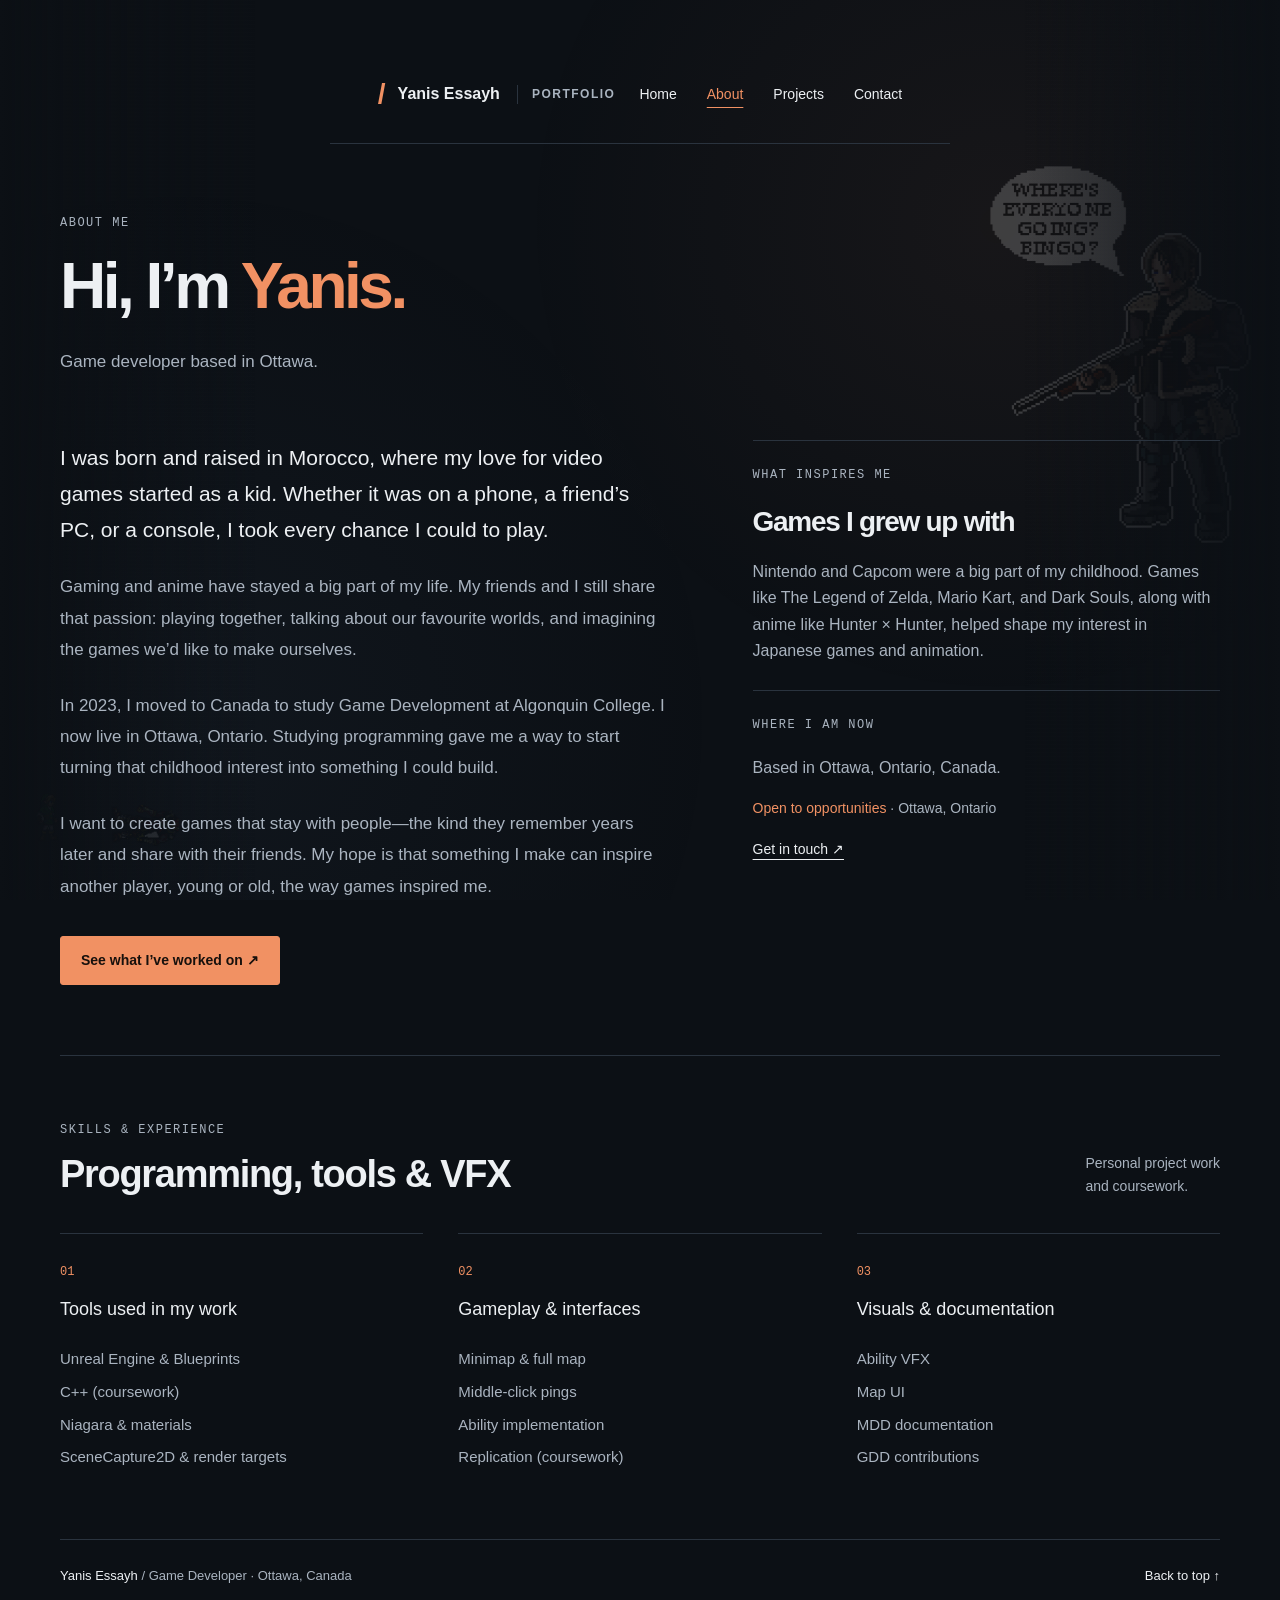
==== commit 698936b7: "Add animated game backgrounds" ====
--- a/about.html
+++ b/about.html
@@ -15,8 +15,10 @@
       href="data:image/svg+xml,%3Csvg xmlns='http://www.w3.org/2000/svg' viewBox='0 0 32 32'%3E%3Crect width='32' height='32' rx='6' fill='%230c1015'/%3E%3Cpath d='M9 9h8a5 5 0 0 1 0 10h-3l8 7M9 9v17' fill='none' stroke='%23f19163' stroke-width='3'/%3E%3C/svg%3E"
     />
     <link rel="stylesheet" href="styles.css" />
+    <link rel="stylesheet" href="ambient-background.css" />
     <script src="profile.js" defer></script>
     <script src="site.js" defer></script>
+    <script src="ambient-background.js" defer></script>
   </head>
   <body data-page="About" id="top">
     <a class="skip" href="#main">Skip to content</a>
--- a/ambient-background.css
+++ b/ambient-background.css
@@ -0,0 +1,140 @@
+.ambient-background {
+  --pointer-x: 0px;
+  --pointer-y: 0px;
+  position: fixed;
+  inset: 0;
+  z-index: 0;
+  overflow: hidden;
+  pointer-events: none;
+  background:
+    radial-gradient(circle at 78% 25%, rgb(241 145 99 / 5%), transparent 30rem),
+    radial-gradient(circle at 14% 80%, rgb(111 145 184 / 5%), transparent 34rem);
+}
+
+body {
+  overflow-x: clip;
+}
+
+.ambient-background::after {
+  content: "";
+  position: absolute;
+  inset: 0;
+  background:
+    linear-gradient(90deg, var(--bg) 0%, transparent 20%, transparent 80%, var(--bg) 100%),
+    repeating-linear-gradient(0deg, transparent 0 3px, rgb(255 255 255 / 1.2%) 4px);
+}
+
+.ambient-piece {
+  position: absolute;
+  display: block;
+  width: var(--piece-width, min(42vw, 620px));
+  height: auto;
+  opacity: var(--piece-opacity, 0.2);
+  filter: saturate(0.82) contrast(1.06);
+  transform: translate3d(var(--pointer-x), var(--pointer-y), 0);
+  animation: ambient-drift var(--drift-time, 13s) ease-in-out infinite alternate;
+  will-change: transform;
+}
+
+.ambient-piece--secondary {
+  animation-delay: -5s;
+  animation-direction: alternate-reverse;
+}
+
+body > .header,
+body > main,
+body > .footer,
+body > .skip {
+  position: relative;
+  z-index: 1;
+}
+
+body[data-page="Home"] .ambient-piece--primary {
+  right: -5vw;
+  bottom: -7vh;
+  --piece-width: min(58vw, 780px);
+  --piece-opacity: 0.2;
+  --depth: 0.14;
+}
+
+body[data-page="Home"] .ambient-piece--secondary {
+  left: 2vw;
+  bottom: 4vh;
+  --piece-width: clamp(105px, 13vw, 180px);
+  --piece-opacity: 0.19;
+  --depth: -0.22;
+}
+
+body[data-page="About"] .ambient-piece--primary {
+  right: 2vw;
+  top: 18vh;
+  --piece-width: clamp(150px, 21vw, 300px);
+  --piece-opacity: 0.18;
+  --depth: 0.18;
+}
+
+body[data-page="About"] .ambient-piece--secondary {
+  left: 1vw;
+  bottom: 6vh;
+  --piece-width: clamp(100px, 13vw, 170px);
+  --piece-opacity: 0.16;
+  --depth: -0.2;
+}
+
+body[data-page="Projects"] .ambient-piece--primary {
+  right: -10vw;
+  bottom: -8vh;
+  --piece-width: min(67vw, 920px);
+  --piece-opacity: 0.17;
+  --depth: 0.11;
+}
+
+body[data-page="Projects"] .ambient-piece--secondary {
+  left: -3vw;
+  top: 20vh;
+  --piece-width: min(34vw, 430px);
+  --piece-opacity: 0.15;
+  --depth: -0.15;
+}
+
+body[data-page="Contact"] .ambient-piece--primary {
+  right: -50vw;
+  bottom: -5vh;
+  --piece-width: min(88vw, 1040px);
+  --piece-opacity: 0.2;
+  --depth: 0.15;
+}
+
+@keyframes ambient-drift {
+  from {
+    margin-top: -5px;
+  }
+  to {
+    margin-top: 8px;
+  }
+}
+
+@media (max-width: 760px) {
+  .ambient-background::after {
+    background: linear-gradient(rgb(12 16 21 / 18%), rgb(12 16 21 / 60%));
+  }
+
+  body[data-page] .ambient-piece--primary {
+    right: -20vw;
+    bottom: 1vh;
+    top: auto;
+    --piece-width: min(88vw, 560px);
+    --piece-opacity: 0.14;
+  }
+
+  body[data-page] .ambient-piece--secondary {
+    display: none;
+  }
+}
+
+@media (prefers-reduced-motion: reduce) {
+  .ambient-piece {
+    animation: none;
+    transform: none;
+  }
+}
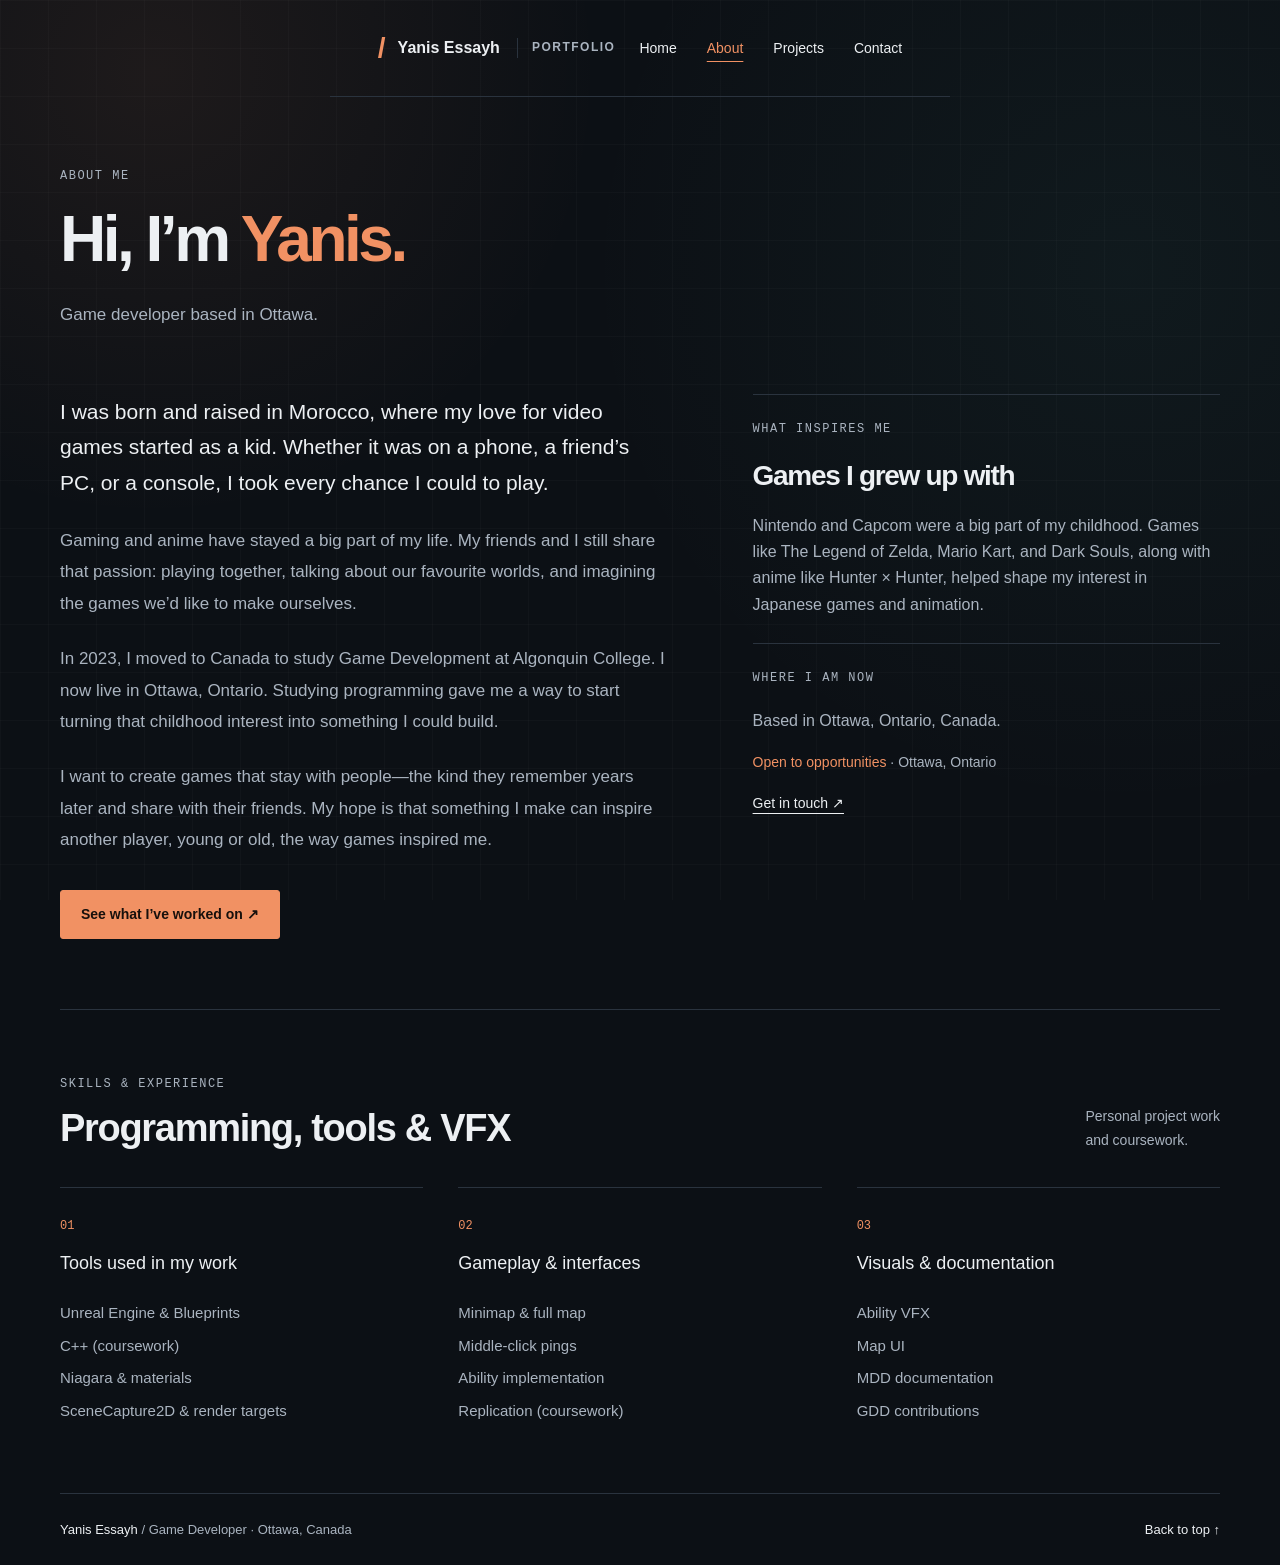
==== commit 815cdf94: "Add project archive and Steam capstone media" ====
--- a/about.html
+++ b/about.html
@@ -15,10 +15,8 @@
       href="data:image/svg+xml,%3Csvg xmlns='http://www.w3.org/2000/svg' viewBox='0 0 32 32'%3E%3Crect width='32' height='32' rx='6' fill='%230c1015'/%3E%3Cpath d='M9 9h8a5 5 0 0 1 0 10h-3l8 7M9 9v17' fill='none' stroke='%23f19163' stroke-width='3'/%3E%3C/svg%3E"
     />
     <link rel="stylesheet" href="styles.css" />
-    <link rel="stylesheet" href="ambient-background.css" />
     <script src="profile.js" defer></script>
     <script src="site.js" defer></script>
-    <script src="ambient-background.js" defer></script>
   </head>
   <body data-page="About" id="top">
     <a class="skip" href="#main">Skip to content</a>
--- a/styles.css
+++ b/styles.css
@@ -18,7 +18,14 @@
 }
 body {
   margin: 0;
-  background: var(--bg);
+  background:
+    radial-gradient(circle at 12% 8%, rgb(241 145 99 / 8%), transparent 28rem),
+    radial-gradient(circle at 88% 30%, rgb(92 207 191 / 5%), transparent 34rem),
+    linear-gradient(rgb(255 255 255 / 2%) 1px, transparent 1px),
+    linear-gradient(90deg, rgb(255 255 255 / 2%) 1px, transparent 1px),
+    var(--bg);
+  background-attachment: fixed;
+  background-size: auto, auto, 48px 48px, 48px 48px, auto;
   color: var(--text);
   font-size: 16px;
   line-height: 1.65;
@@ -927,6 +934,97 @@
   margin-bottom: 0;
   letter-spacing: -2px;
 }
+.media-library {
+  padding-top: 85px;
+}
+.media-library .section-heading {
+  margin-bottom: 35px;
+}
+.media-library h2 {
+  font-size: clamp(32px, 4vw, 48px);
+  letter-spacing: -1.5px;
+  margin-bottom: 0;
+}
+.media-grid {
+  display: grid;
+  grid-template-columns: repeat(2, minmax(0, 1fr));
+  gap: 24px;
+}
+.media-card {
+  min-width: 0;
+  border: 1px solid var(--line);
+  background: rgb(19 26 34 / 88%);
+}
+.project-card-featured {
+  background:
+    linear-gradient(145deg, rgb(241 145 99 / 7%), transparent 42%),
+    var(--panel);
+}
+.project-card-featured .project-number {
+  color: var(--accent);
+}
+.media-frame {
+  aspect-ratio: 16 / 9;
+  overflow: hidden;
+  background: #080b0f;
+  border-bottom: 1px solid var(--line);
+}
+.media-frame img,
+.media-frame video,
+.media-frame a {
+  display: block;
+  width: 100%;
+  height: 100%;
+}
+.media-frame img,
+.media-frame video {
+  object-fit: cover;
+}
+.media-frame img {
+  transition: transform 280ms ease, filter 280ms ease;
+}
+.media-frame a:hover img {
+  transform: scale(1.025);
+  filter: brightness(1.08);
+}
+.media-card-copy {
+  padding: 24px;
+}
+.media-card-copy .eyebrow {
+  color: var(--accent);
+  margin-bottom: 10px;
+}
+.media-card-copy h3 {
+  font-size: 24px;
+  margin-bottom: 10px;
+}
+.media-card-copy p:last-child {
+  margin-bottom: 0;
+}
+.media-empty {
+  min-height: 220px;
+  display: grid;
+  grid-template-columns: auto minmax(0, 620px);
+  align-items: center;
+  justify-content: center;
+  gap: 34px;
+  padding: 42px;
+  border: 1px dashed #3a4653;
+  background:
+    linear-gradient(120deg, rgb(241 145 99 / 5%), transparent 45%),
+    rgb(19 26 34 / 58%);
+}
+.media-empty-mark {
+  color: var(--accent);
+  font: 300 68px/1 Consolas, monospace;
+}
+.media-empty h3 {
+  font-size: 25px;
+  margin-bottom: 10px;
+}
+.media-empty p:last-child {
+  margin-bottom: 0;
+}
 .contact-page {
   padding-block: 15px 85px;
 }
@@ -992,4 +1090,18 @@
     font-size: 36px;
     letter-spacing: -1px;
   }
-}
+  .media-library {
+    padding-top: 55px;
+  }
+  .media-grid {
+    grid-template-columns: minmax(0, 1fr);
+  }
+  .media-empty {
+    grid-template-columns: 1fr;
+    gap: 12px;
+    padding: 28px 24px;
+  }
+  .media-empty-mark {
+    font-size: 46px;
+  }
+}
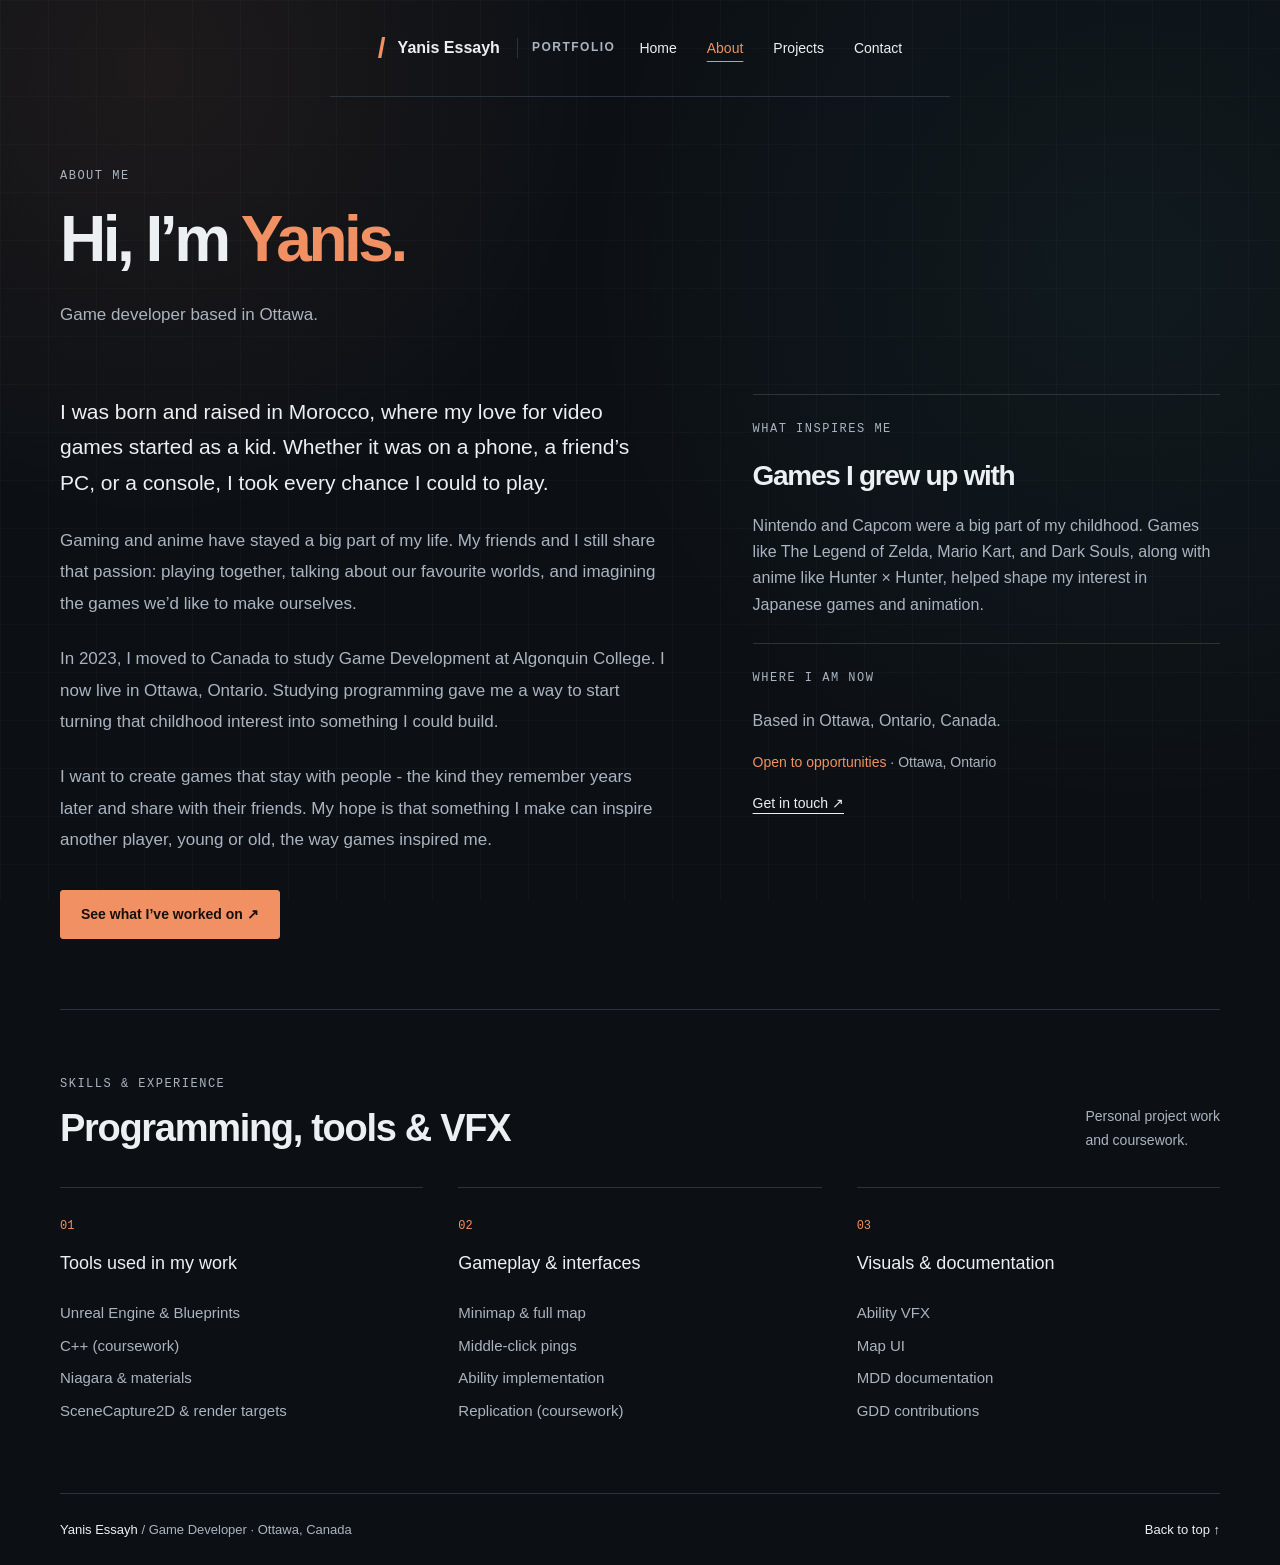
==== commit b6fb05d8: "Use plain hyphens in portfolio copy" ====
--- a/about.html
+++ b/about.html
@@ -62,7 +62,7 @@
             could build.
           </p>
           <p>
-            I want to create games that stay with people—the kind they remember
+            I want to create games that stay with people - the kind they remember
             years later and share with their friends. My hope is that something
             I make can inspire another player, young or old, the way games
             inspired me.
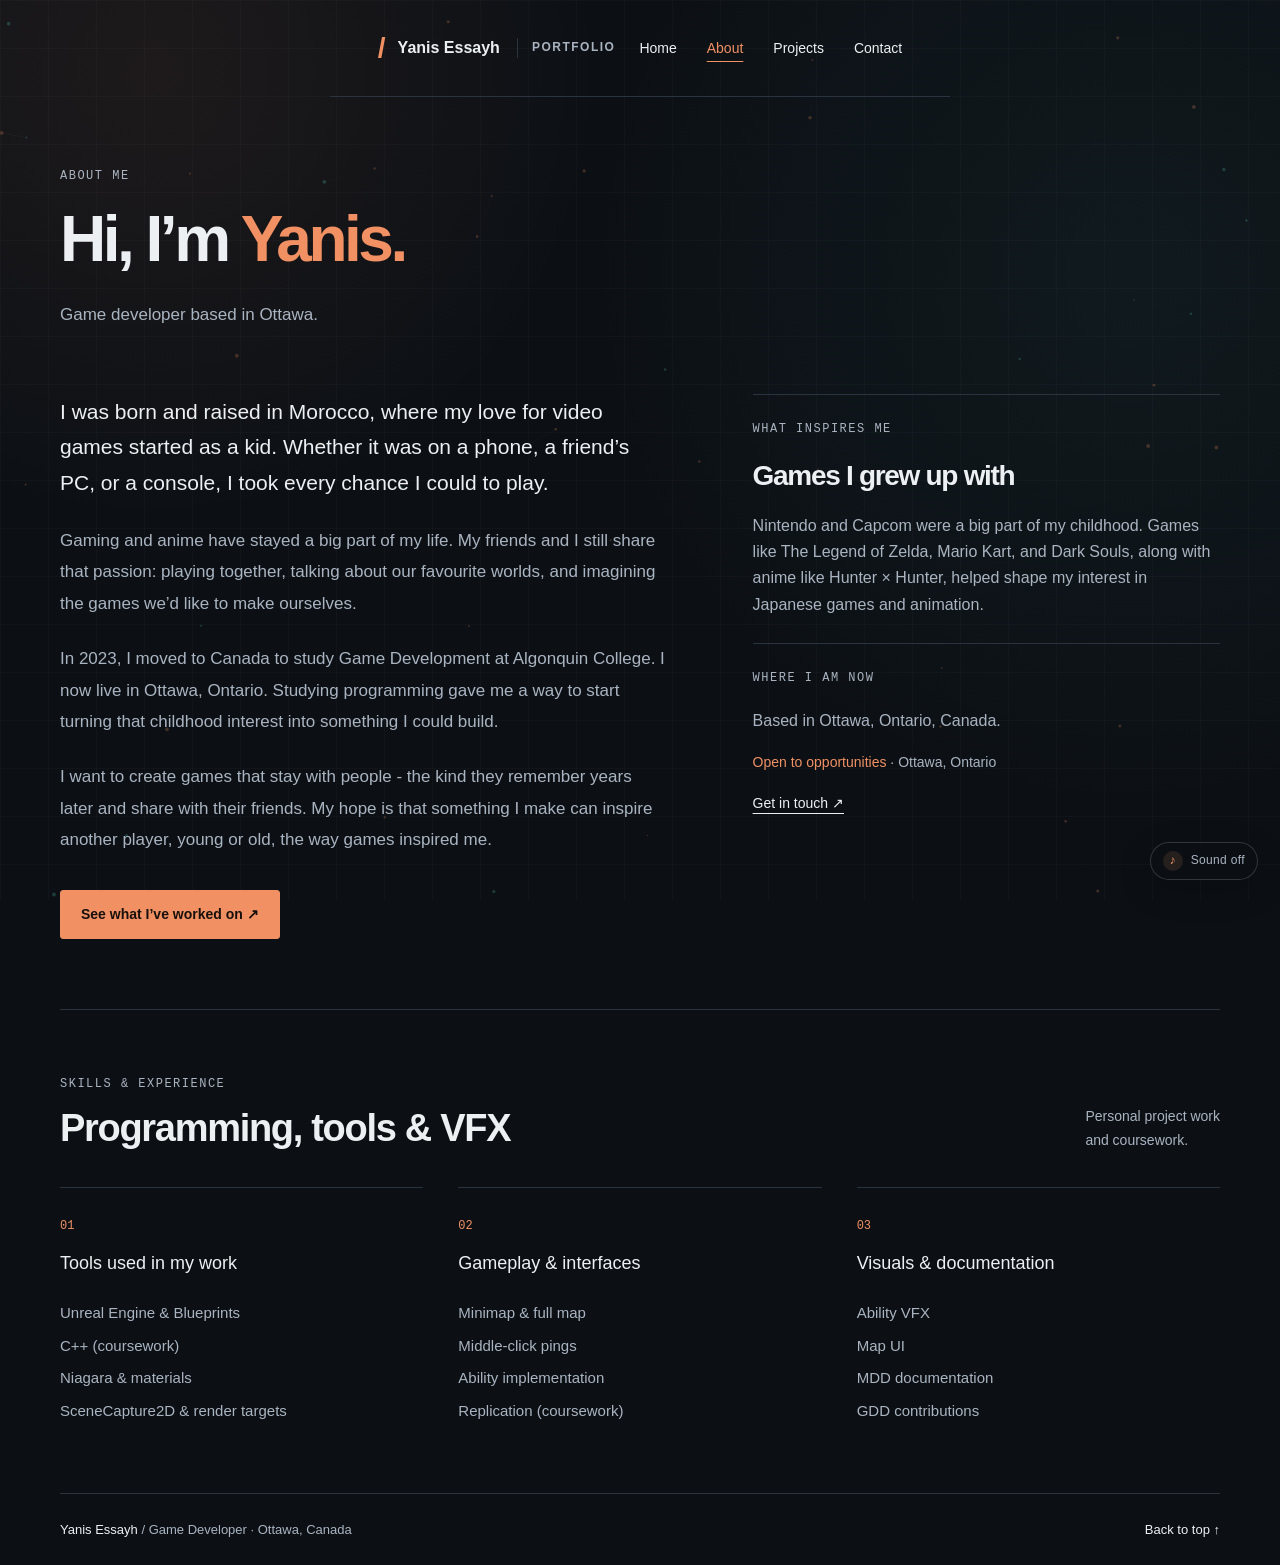
==== commit 977664cd: "Stabilize continuous portfolio music" ====
--- a/about.html
+++ b/about.html
@@ -16,7 +16,7 @@
     />
     <link rel="stylesheet" href="styles.css" />
     <script src="profile.js" defer></script>
-    <script src="site.js" defer></script>
+    <script src="site.js?v=20261012-2" defer></script>
   </head>
   <body data-page="About" id="top">
     <a class="skip" href="#main">Skip to content</a>
--- a/styles.css
+++ b/styles.css
@@ -30,6 +30,69 @@
   font-size: 16px;
   line-height: 1.65;
 }
+body > .header,
+body > main,
+body > .footer {
+  position: relative;
+  z-index: 1;
+}
+.ambient-canvas {
+  position: fixed;
+  inset: 0;
+  z-index: 0;
+  pointer-events: none;
+  opacity: 0.95;
+}
+.sound-toggle {
+  position: fixed;
+  right: 22px;
+  bottom: 20px;
+  z-index: 20;
+  display: inline-flex;
+  align-items: center;
+  gap: 8px;
+  min-height: 38px;
+  padding: 8px 12px;
+  border: 1px solid rgb(170 180 192 / 24%);
+  border-radius: 999px;
+  background: rgb(12 16 21 / 82%);
+  color: var(--muted);
+  font: inherit;
+  font-size: 12px;
+  letter-spacing: 0.35px;
+  cursor: pointer;
+  box-shadow: 0 10px 32px rgb(0 0 0 / 22%);
+  backdrop-filter: blur(10px);
+  transition:
+    color 0.2s ease,
+    border-color 0.2s ease,
+    background 0.2s ease,
+    transform 0.2s ease;
+}
+.sound-toggle:hover {
+  color: var(--text);
+  border-color: rgb(241 145 99 / 55%);
+  transform: translateY(-2px);
+}
+.sound-toggle:focus-visible {
+  outline: 2px solid var(--accent);
+  outline-offset: 4px;
+}
+.sound-toggle[aria-pressed="true"] {
+  color: var(--text);
+  border-color: rgb(241 145 99 / 65%);
+  background: rgb(35 27 24 / 90%);
+}
+.sound-toggle-icon {
+  display: grid;
+  width: 20px;
+  height: 20px;
+  place-items: center;
+  border-radius: 50%;
+  background: rgb(241 145 99 / 12%);
+  color: var(--accent);
+  font-size: 12px;
+}
 a {
   color: inherit;
   text-decoration: none;
@@ -197,6 +260,16 @@
   padding-left: 8px;
   color: var(--accent);
 }
+.index-panel > a strong,
+.index-panel > a > span:last-child {
+  transition: transform 0.2s ease;
+}
+.index-panel > a:hover strong {
+  transform: translateX(4px);
+}
+.index-panel > a:hover > span:last-child {
+  transform: translate(2px, -2px);
+}
 .index-number {
   font-size: 12px;
   font-family: Consolas, monospace;
@@ -595,6 +668,10 @@
   }
 }
 @media (max-width: 700px) {
+  .sound-toggle {
+    right: 12px;
+    bottom: 12px;
+  }
   html {
     scroll-padding-top: 20px;
   }
